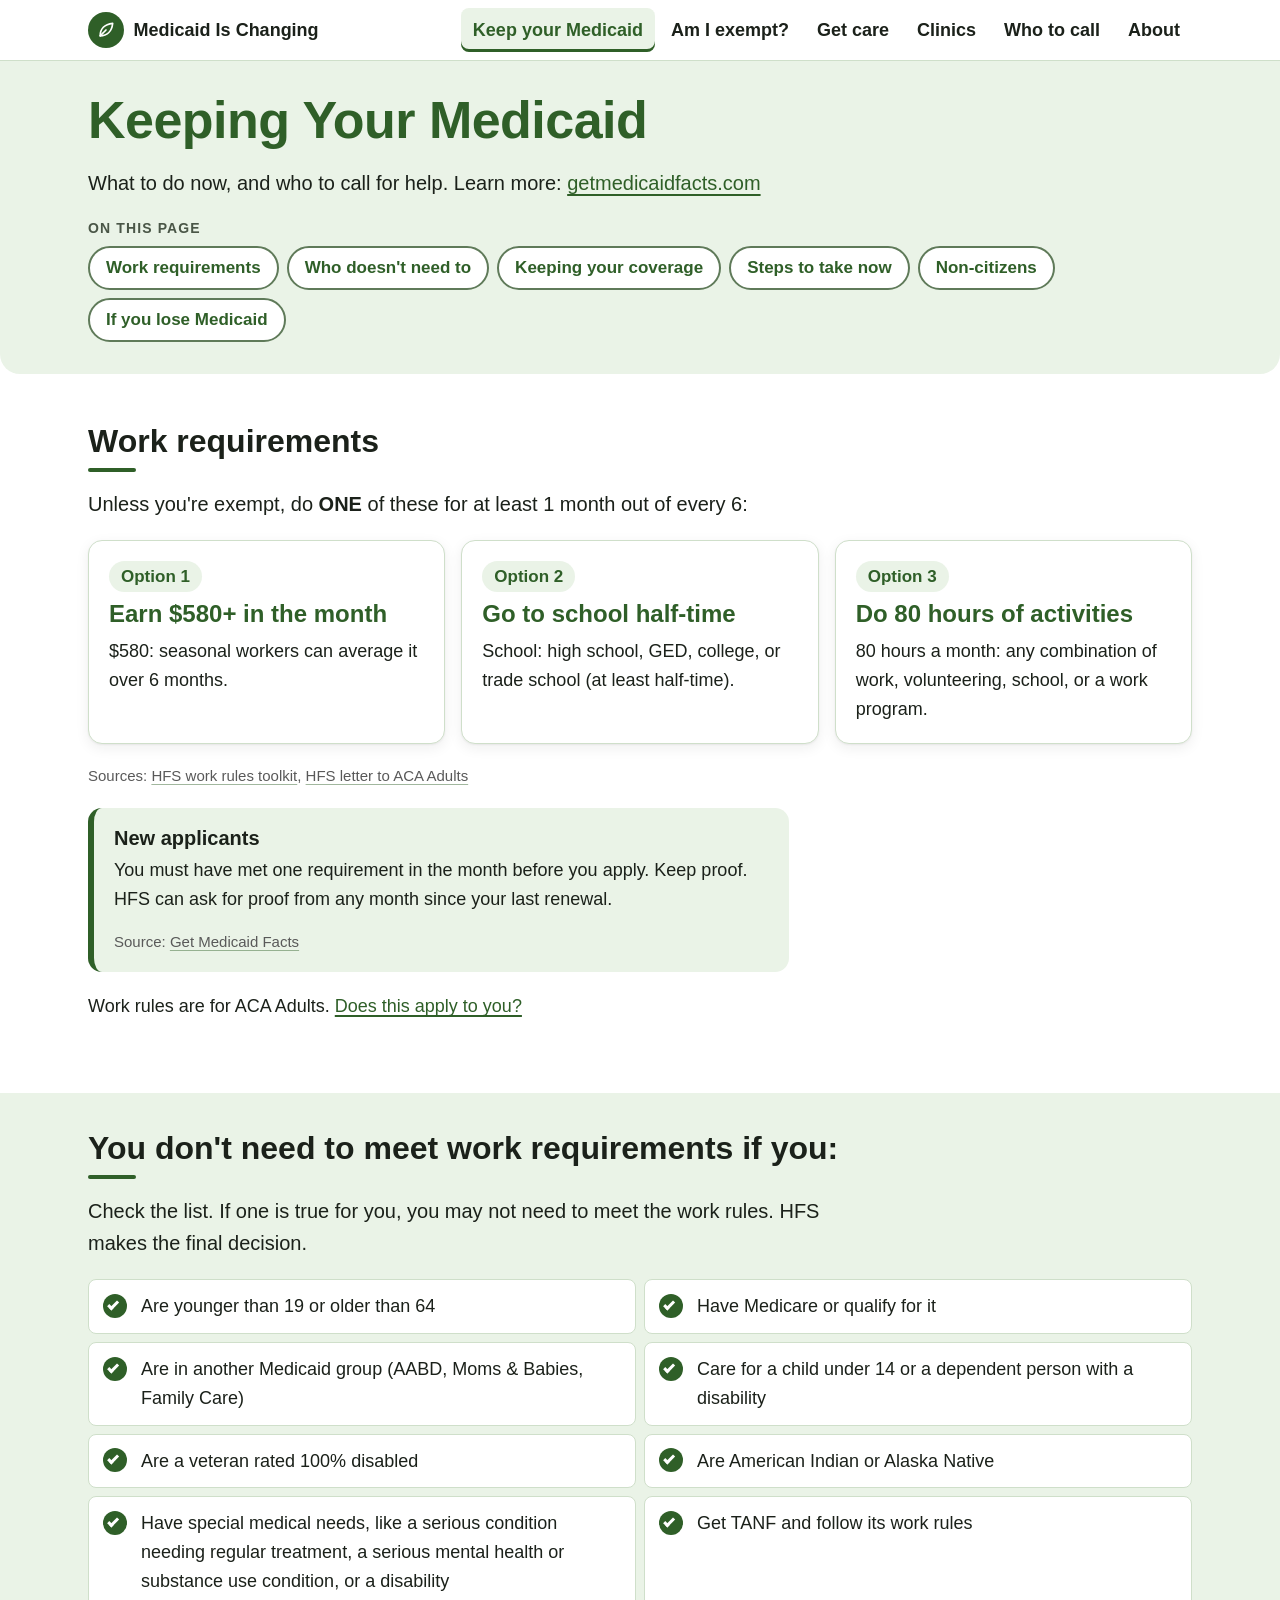
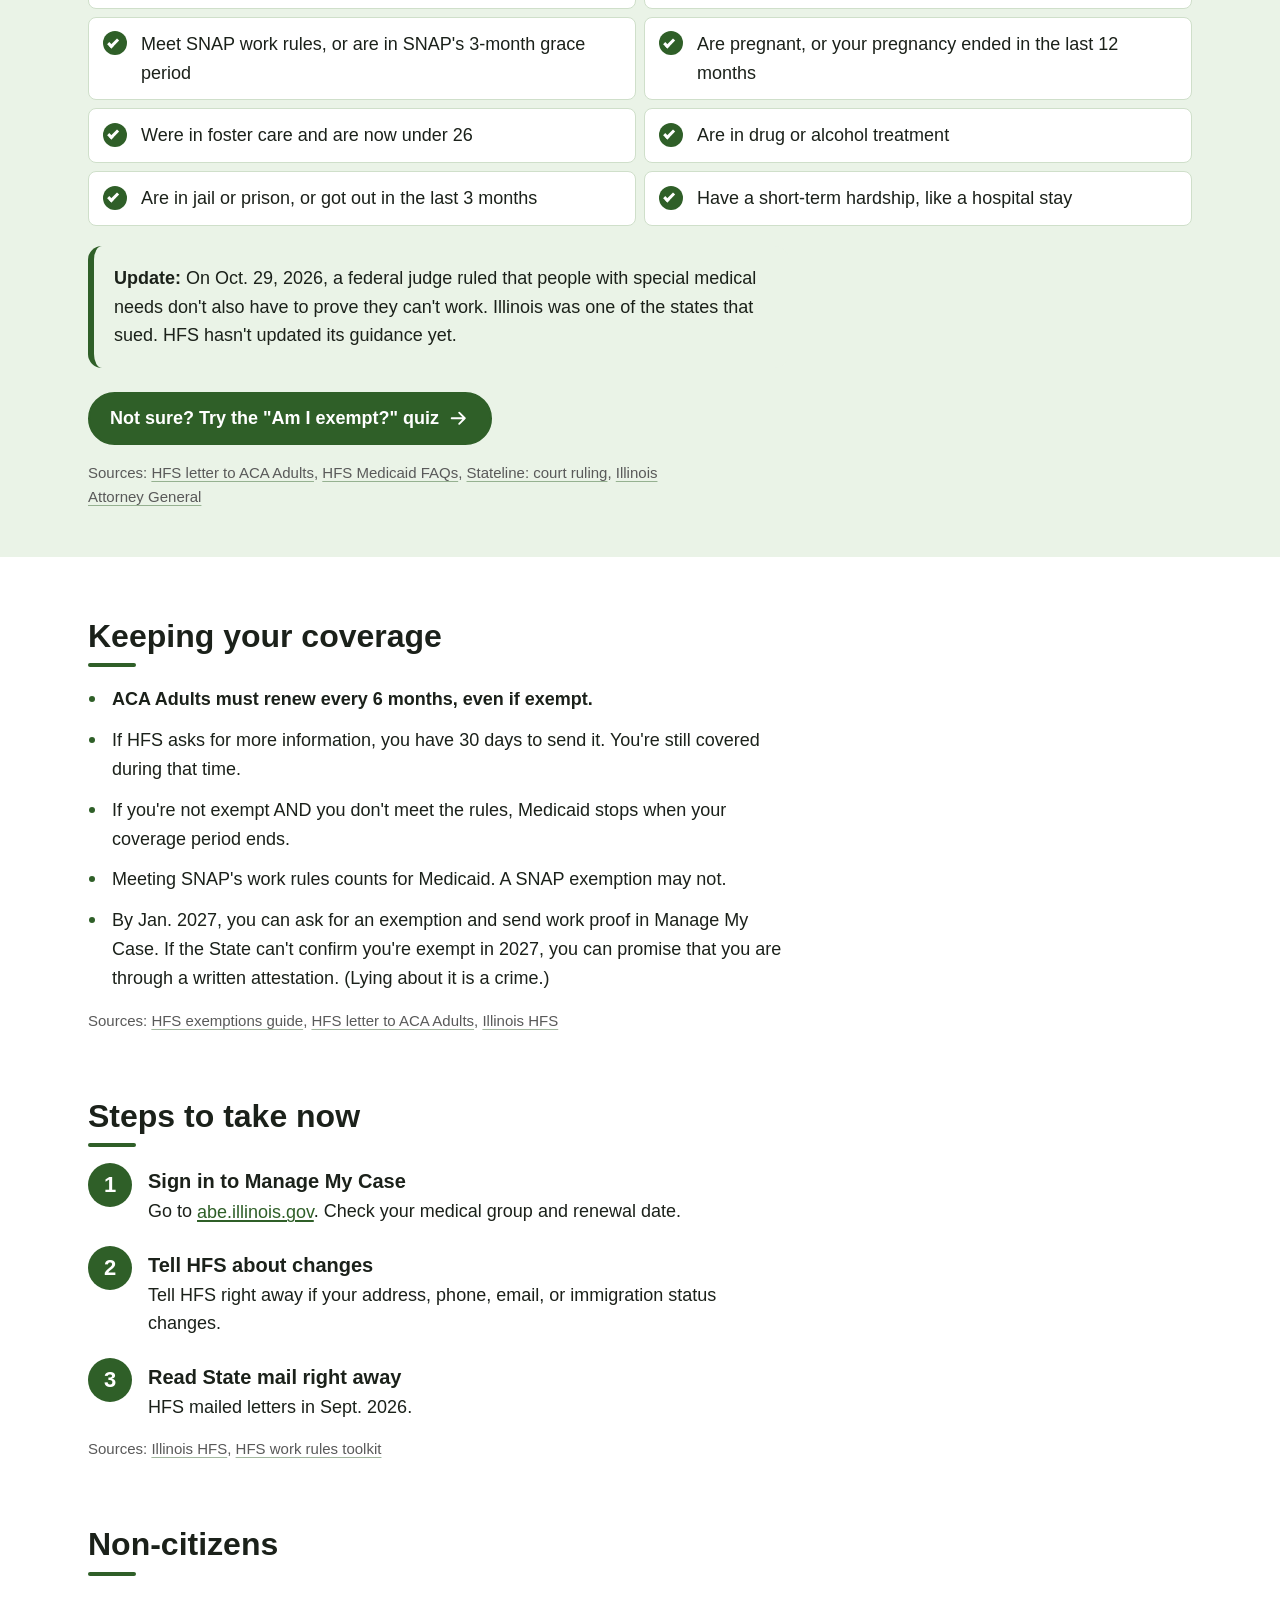
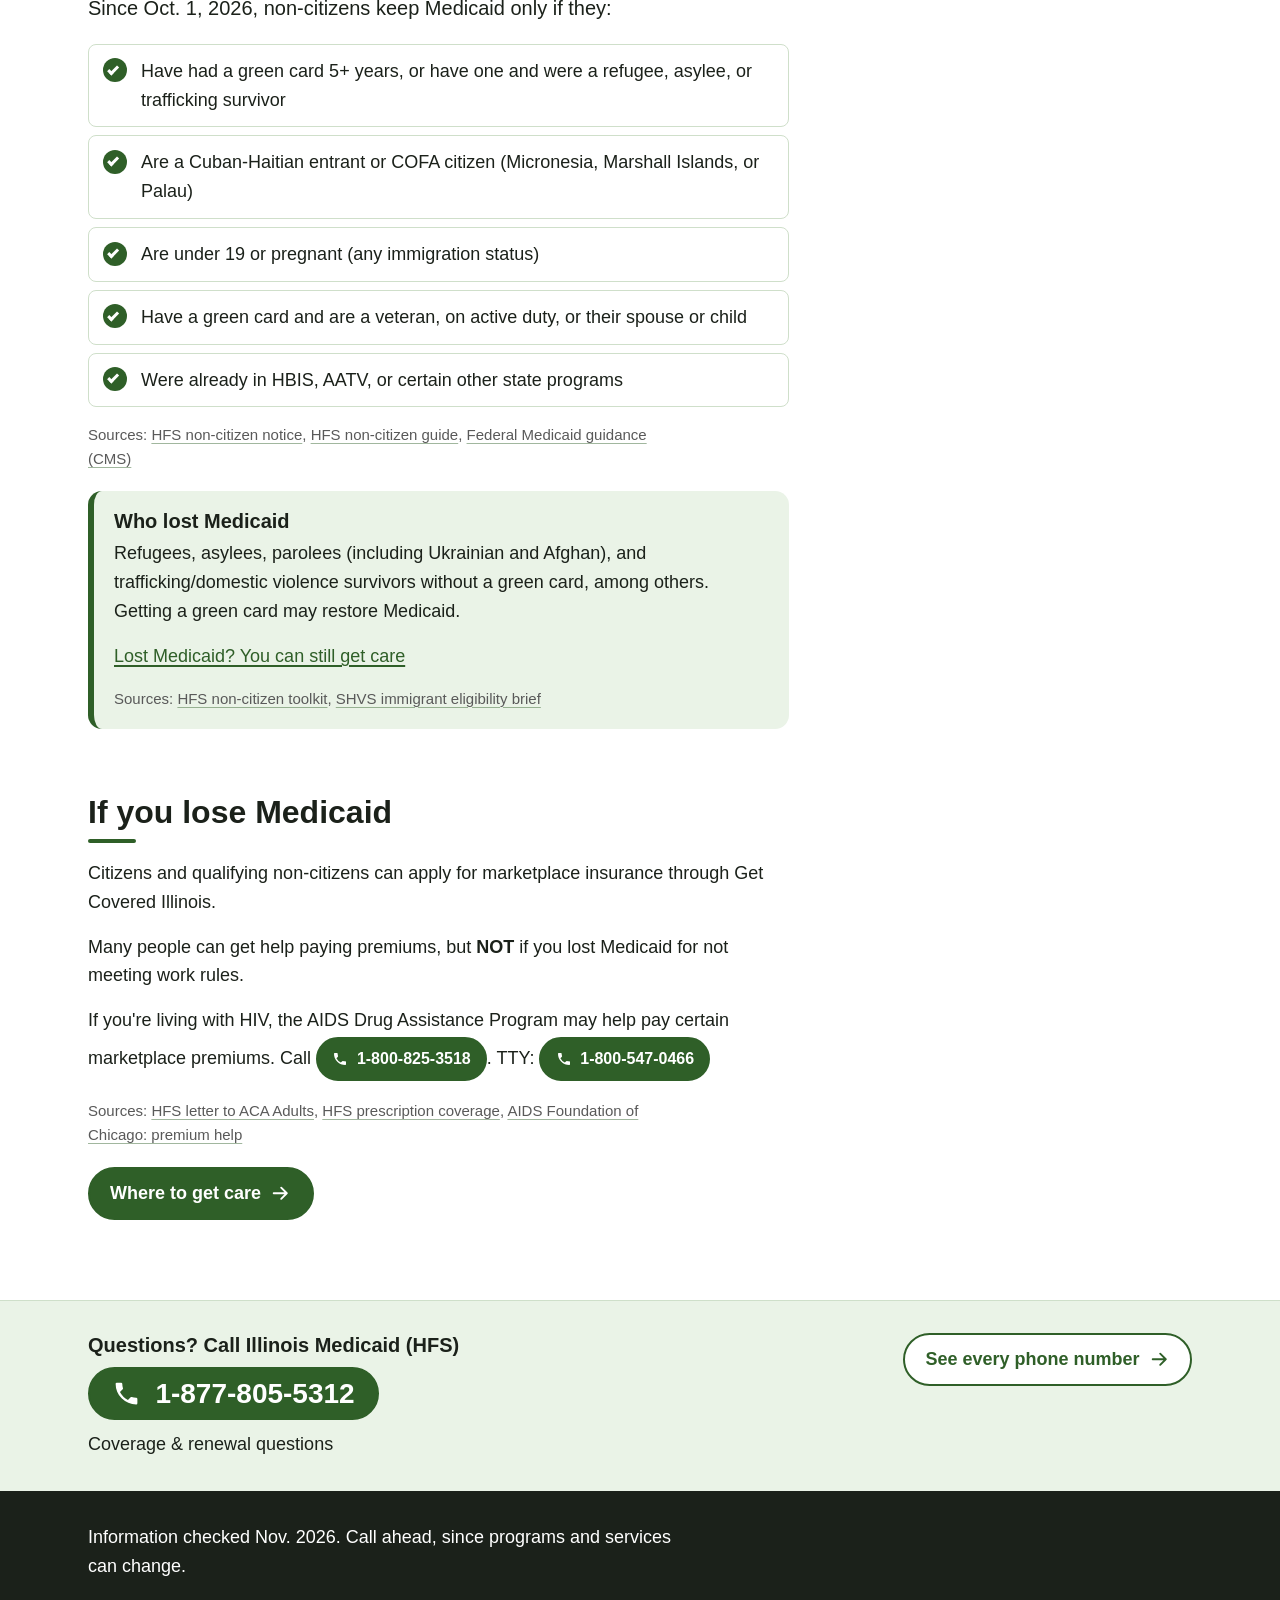
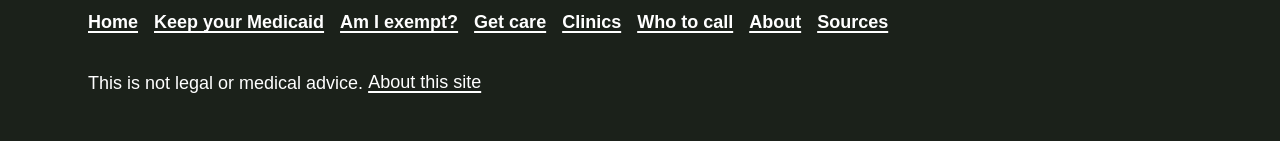
==== keep-your-medicaid.html @ c702f19d "Drop the parentheses around the ADAP TTY number so the two call pills wrap cleanly Co-Authored-By: C" ====
<!doctype html>
<html lang="en" data-theme="green">
<head>
  <meta charset="utf-8">
  <meta name="viewport" content="width=device-width, initial-scale=1">
  <title>Keep Your Medicaid | Medicaid Is Changing</title>
  <meta name="description" content="Illinois Medicaid work requirements, who is exempt, how to keep your coverage, and rules for non-citizens.">
  <link rel="preload" href="assets/fonts/atkinson-hyperlegible-latin-700-normal.woff2" as="font" type="font/woff2" crossorigin>
  <link rel="stylesheet" href="assets/css/base.css">
  <link rel="stylesheet" href="assets/css/theme-green.css" id="theme-css">
</head>
<body>
  <a class="skip-link" href="#main">Skip to main content</a>
  <header class="site-header">
    <div class="container">
      <a class="brand" href="index.html"><span class="brand-mark"><svg class="icon" viewBox="0 0 24 24" aria-hidden="true" focusable="false"><path d="M5 19c0-8 5-14 15-15-1 10-7 15-15 15z"/><path d="M5 19l7-7"/></svg></span>Medicaid Is Changing</a>
      <button type="button" class="nav-toggle" aria-expanded="true" aria-controls="site-nav" hidden>Menu</button>
      <nav class="site-nav" id="site-nav" aria-label="Main">
        <ul>
        <li><a href="keep-your-medicaid.html" aria-current="page">Keep your Medicaid</a></li>
        <li><a href="am-i-exempt.html">Am I exempt?</a></li>
        <li><a href="get-care.html">Get care</a></li>
        <li><a href="clinics.html">Clinics</a></li>
        <li><a href="who-to-call.html">Who to call</a></li>
        <li><a href="about.html">About</a></li>
        </ul>
      </nav>
    </div>
  </header>
  <main id="main">
    <!-- Page title -->
    <div class="page-head">
      <div class="container">
        <h1>Keeping Your Medicaid</h1>
        <p class="lead">What to do now, and who to call for help. Learn more: <a href="https://getmedicaidfacts.com">getmedicaidfacts.com</a></p>
      <nav class="jump-nav" aria-labelledby="jump-title">
        <h2 id="jump-title">On this page</h2>
        <ul>
          <li><a href="#work-requirements">Work requirements</a></li>
          <li><a href="#exemptions">Who doesn't need to</a></li>
          <li><a href="#keeping-coverage">Keeping your coverage</a></li>
          <li><a href="#steps">Steps to take now</a></li>
          <li><a href="#non-citizens">Non-citizens</a></li>
          <li><a href="#if-you-lose">If you lose Medicaid</a></li>
        </ul>
      </nav>
      </div>
    </div>

    <!-- Section: Work requirements -->
    <section class="section" id="work-requirements" aria-labelledby="work-title">
      <div class="container">
        <div class="section-head">
          <h2 id="work-title">Work requirements</h2>
          <p class="lead">Unless you're exempt, do <strong>ONE</strong> of these for at least 1 month out of every 6:</p>
        </div>
        <ul class="choice-grid">
          <li class="card choice"><span class="choice-label">Option 1</span><h3 class="choice-big">Earn $580+ in the month</h3><p class="card-text">$580: seasonal workers can average it over 6 months.</p></li>
          <li class="card choice"><span class="choice-label">Option 2</span><h3 class="choice-big">Go to school half-time</h3><p class="card-text">School: high school, GED, college, or trade school (at least half-time).</p></li>
          <li class="card choice"><span class="choice-label">Option 3</span><h3 class="choice-big">Do 80 hours of activities</h3><p class="card-text">80 hours a month: any combination of work, volunteering, school, or a work program.</p></li>
        </ul>
        <p class="source-note">Sources: <a href="https://hfs.illinois.gov/content/dam/soi/en/web/hfs/info/fedresctr/englishhr1phase2toolkit.pdf" target="_blank" rel="noopener">HFS work rules toolkit</a>, <a href="https://hfs.illinois.gov/content/dam/soi/en/web/hfs/medicalclients/medicaidguide/ACAAdultCustomerNotice083126ToPrint.pdf" target="_blank" rel="noopener">HFS letter to ACA Adults</a></p>
        <div class="callout">
          <h3>New applicants</h3>
          <p>You must have met one requirement in the month before you apply. Keep proof. HFS can ask for proof from any month since your last renewal.</p>
          <p class="source-note">Source: <a href="https://getmedicaidfacts.com/" target="_blank" rel="noopener">Get Medicaid Facts</a></p>
        </div>
        <p class="prose" style="margin-top:1.25rem">Work rules are for ACA Adults. <a href="index.html#apply">Does this apply to you?</a></p>
      </div>
    </section>

    <!-- Section: Exemptions -->
    <section class="section-alt" id="exemptions" aria-labelledby="exempt-title">
      <div class="container">
        <div class="section-head">
          <h2 id="exempt-title">You don't need to meet work requirements if you:</h2>
          <p class="lead">Check the list. If one is true for you, you may not need to meet the work rules. HFS makes the final decision.</p>
        </div>
        <ul class="checklist two-col">
          <li>Are younger than 19 or older than 64</li>
          <li>Have Medicare or qualify for it</li>
          <li>Are in another Medicaid group (AABD, Moms &amp; Babies, Family Care)</li>
          <li>Care for a child under 14 or a dependent person with a disability</li>
          <li>Are a veteran rated 100% disabled</li>
          <li>Are American Indian or Alaska Native</li>
          <li>Have special medical needs, like a serious condition needing regular treatment, a serious mental health or substance use condition, or a disability</li>
          <li>Get TANF and follow its work rules</li>
          <li>Meet SNAP work rules, or are in SNAP's 3-month grace period</li>
          <li>Are pregnant, or your pregnancy ended in the last 12 months</li>
          <li>Were in foster care and are now under 26</li>
          <li>Are in drug or alcohol treatment</li>
          <li>Are in jail or prison, or got out in the last 3 months</li>
          <li>Have a short-term hardship, like a hospital stay</li>
        </ul>
        <div class="callout">
          <p><strong>Update:</strong> On Oct. 29, 2026, a federal judge ruled that people with special medical needs don't also have to prove they can't work. Illinois was one of the states that sued. HFS hasn't updated its guidance yet.</p>
        </div>
        <p class="quiz-link"><a class="btn btn-primary" href="am-i-exempt.html">Not sure? Try the "Am I exempt?" quiz<svg class="icon" viewBox="0 0 24 24" aria-hidden="true" focusable="false"><path d="M5 12h14M13 6l6 6-6 6"/></svg></a></p>
        <p class="source-note">Sources: <a href="https://hfs.illinois.gov/content/dam/soi/en/web/hfs/medicalclients/medicaidguide/ACAAdultCustomerNotice083126ToPrint.pdf" target="_blank" rel="noopener">HFS letter to ACA Adults</a>, <a href="https://hfs.illinois.gov/info/fedresctr/faqshowwillfedchimpactmedicaid.html" target="_blank" rel="noopener">HFS Medicaid FAQs</a>, <a href="https://stateline.org/?p=18999" target="_blank" rel="noopener">Stateline: court ruling</a>, <a href="https://www.illinoisattorneygeneral.gov/news/story/attorney-general-raoul-sues-trump-administration-over-unlawful-implementation-of-medicaid-work-requirements" target="_blank" rel="noopener">Illinois Attorney General</a></p>
      </div>
    </section>

    <!-- Section: Keeping your coverage -->
    <section class="section" id="keeping-coverage" aria-labelledby="coverage-title">
      <div class="container">
        <h2 id="coverage-title">Keeping your coverage</h2>
        <ul class="bullets">
          <li><strong>ACA Adults must renew every 6 months, even if exempt.</strong></li>
          <li>If HFS asks for more information, you have 30 days to send it. You're still covered during that time.</li>
          <li>If you're not exempt AND you don't meet the rules, Medicaid stops when your coverage period ends.</li>
          <li>Meeting SNAP's work rules counts for Medicaid. A SNAP exemption may not.</li>
          <li>By Jan. 2027, you can ask for an exemption and send work proof in Manage My Case. If the State can't confirm you're exempt in 2027, you can promise that you are through a written attestation. (Lying about it is a crime.)</li>
        </ul>
        <p class="source-note">Sources: <a href="https://hfs.illinois.gov/content/dam/soi/en/web/hfs/info/fedresctr/hr1mod4exempteng.pdf" target="_blank" rel="noopener">HFS exemptions guide</a>, <a href="https://hfs.illinois.gov/content/dam/soi/en/web/hfs/medicalclients/medicaidguide/ACAAdultCustomerNotice083126ToPrint.pdf" target="_blank" rel="noopener">HFS letter to ACA Adults</a>, <a href="https://hfs.illinois.gov/medicalclients/medicaidguide/changes.html" target="_blank" rel="noopener">Illinois HFS</a></p>
      </div>
    </section>

    <!-- Section: Steps to take now -->
    <section class="section" id="steps" aria-labelledby="steps-title">
      <div class="container">
        <h2 id="steps-title">Steps to take now</h2>
        <ol class="steps">
          <li><h3>Sign in to Manage My Case</h3><p>Go to <a href="https://abe.illinois.gov">abe.illinois.gov</a>. Check your medical group and renewal date.</p></li>
          <li><h3>Tell HFS about changes</h3><p>Tell HFS right away if your address, phone, email, or immigration status changes.</p></li>
          <li><h3>Read State mail right away</h3><p>HFS mailed letters in Sept. 2026.</p></li>
        </ol>
        <p class="source-note">Sources: <a href="https://hfs.illinois.gov/medicalclients/medicaidguide/changes.html" target="_blank" rel="noopener">Illinois HFS</a>, <a href="https://hfs.illinois.gov/content/dam/soi/en/web/hfs/info/fedresctr/englishhr1phase2toolkit.pdf" target="_blank" rel="noopener">HFS work rules toolkit</a></p>
      </div>
    </section>

    <!-- Section: Non-citizens -->
    <section class="section" id="non-citizens" aria-labelledby="noncit-title">
      <div class="container">
        <div class="section-head">
          <h2 id="noncit-title">Non-citizens</h2>
          <p class="lead">Since Oct. 1, 2026, non-citizens keep Medicaid only if they:</p>
        </div>
        <ul class="checklist">
          <li>Have had a green card 5+ years, or have one and were a refugee, asylee, or trafficking survivor</li>
          <li>Are a Cuban-Haitian entrant or COFA citizen (Micronesia, Marshall Islands, or Palau)</li>
          <li>Are under 19 or pregnant (any immigration status)</li>
          <li>Have a green card and are a veteran, on active duty, or their spouse or child</li>
          <li>Were already in HBIS, AATV, or certain other state programs</li>
        </ul>
        <p class="source-note">Sources: <a href="https://hfs.illinois.gov/content/dam/soi/en/web/hfs/medicalclients/hbia_hbis/cn06262026hirmcnee.pdf" target="_blank" rel="noopener">HFS non-citizen notice</a>, <a href="https://hfs.illinois.gov/content/dam/soi/en/web/hfs/info/fedresctr/hr1mod2englishsd.pdf" target="_blank" rel="noopener">HFS non-citizen guide</a>, <a href="https://www.medicaid.gov/federal-policy-guidance/downloads/sho26001.pdf" target="_blank" rel="noopener">Federal Medicaid guidance (CMS)</a></p>
        <div class="callout">
          <h3>Who lost Medicaid</h3>
          <p>Refugees, asylees, parolees (including Ukrainian and Afghan), and trafficking/domestic violence survivors without a green card, among others. Getting a green card may restore Medicaid.</p>
          <p><a href="get-care.html">Lost Medicaid? You can still get care</a></p>
          <p class="source-note">Sources: <a href="https://hfs.illinois.gov/content/dam/soi/en/web/hfs/info/fedresctr/hr1noncitizentkenglish.pdf" target="_blank" rel="noopener">HFS non-citizen toolkit</a>, <a href="https://shvs.org/?p=1564" target="_blank" rel="noopener">SHVS immigrant eligibility brief</a></p>
        </div>
      </div>
    </section>

    <!-- Section: If you lose Medicaid -->
    <section class="section" id="if-you-lose" aria-labelledby="lose-title">
      <div class="container">
        <h2 id="lose-title">If you lose Medicaid</h2>
        <div class="prose">
          <p>Citizens and qualifying non-citizens can apply for marketplace insurance through Get Covered Illinois.</p>
          <p>Many people can get help paying premiums, but <strong>NOT</strong> if you lost Medicaid for not meeting work rules.</p>
          <p>If you're living with HIV, the AIDS Drug Assistance Program may help pay certain marketplace premiums. Call <a class="tel" href="tel:+18008253518">1-800-825-3518</a>. TTY: <a class="tel" href="tel:+18005470466">1-800-547-0466</a></p>
        </div>
        <p class="source-note">Sources: <a href="https://hfs.illinois.gov/content/dam/soi/en/web/hfs/medicalclients/medicaidguide/ACAAdultCustomerNotice083126ToPrint.pdf" target="_blank" rel="noopener">HFS letter to ACA Adults</a>, <a href="https://hfs.illinois.gov/medicalclients/health/prescriptions.html" target="_blank" rel="noopener">HFS prescription coverage</a>, <a href="https://www.aidschicago.org/?p=833" target="_blank" rel="noopener">AIDS Foundation of Chicago: premium help</a></p>
        <p style="margin-top:1.25rem"><a class="btn btn-primary" href="get-care.html">Where to get care<svg class="icon" viewBox="0 0 24 24" aria-hidden="true" focusable="false"><path d="M5 12h14M13 6l6 6-6 6"/></svg></a></p>
      </div>
    </section>

    <!-- Section: Who to call strip -->
    <section class="phone-strip" id="call-hfs" aria-labelledby="call-hfs-title">
      <div class="container">
        <div>
          <h2 id="call-hfs-title">Questions? Call Illinois Medicaid (HFS)</h2>
          <p><a class="tel" href="tel:+18778055312">1-877-805-5312</a></p>
          <p>Coverage &amp; renewal questions</p>
        </div>
        <a class="btn" href="who-to-call.html">See every phone number<svg class="icon" viewBox="0 0 24 24" aria-hidden="true" focusable="false"><path d="M5 12h14M13 6l6 6-6 6"/></svg></a>
      </div>
    </section>
  </main>
  <footer class="site-footer">
    <div class="container">
      <p class="footer-note">Information checked Nov. 2026. Call ahead, since programs and services can change.</p>
      <ul class="footer-links" aria-label="Footer">
        <li><a href="index.html">Home</a></li>
        <li><a href="keep-your-medicaid.html">Keep your Medicaid</a></li>
        <li><a href="am-i-exempt.html">Am I exempt?</a></li>
        <li><a href="get-care.html">Get care</a></li>
        <li><a href="clinics.html">Clinics</a></li>
        <li><a href="who-to-call.html">Who to call</a></li>
        <li><a href="about.html">About</a></li>
        <li><a href="about.html#sources">Sources</a></li>
      </ul>
      <p class="footer-note">This is not legal or medical advice. <a href="about.html">About this site</a></p>
    </div>
  </footer>
  <script src="config.js"></script>
  <script src="assets/js/site.js"></script>
  <script src="assets/js/visitor-count.js" defer></script>
</body>
</html>
---- assets/css/base.css ----
/* =========================================================================
   base.css — structure, layout, components, accessibility, print.
   Colors, fonts, radii, shadows and spacing come ONLY from custom properties
   defined on :root in a theme file (theme-green.css, theme-civic.css, ...).

   CLASS INVENTORY (copy existing markup to add more; no new CSS needed)
   Layout
     .skip-link        "Skip to main content", first focusable element
     .container        centered max-width wrapper with side gutters
     .site-header      top bar;  .brand  site name link;  .brand-mark  logo circle
     .nav-toggle       "Menu" disclosure button (aria-expanded, shown by site.js)
     .site-nav         list of page links; [aria-current="page"] marks current
     .site-footer      footer;  .footer-note  "Information checked" line
     .section          a self-contained content <section id="..."> with <h2>
     .section-alt      mint/alt background variant of .section
     .section-head     optional wrapper for h2 + .lead
     .page-head        inner-page title band (h1 + .lead)
     .lead             short plain-language intro sentence
     .prose            text block limited to ~70ch
     .jump-nav         "On this page" pill links to section ids
   Components
     .hero             home page title band;  .hero-sub  one-line subtitle
     .topic-grid       the big topic buttons;  .topic-btn  one button (same link-card look as .card-link)
                       .topic-icon / .topic-label / .topic-hint  its parts
     .card-grid        responsive grid of cards
     .card             rounded panel;  .card-link  whole card is a link: green circle icon, title, CSS arrow
                       .card-title / .card-text  its parts;  .card-plain  no shadow
     .choice-grid      "do ONE of these" parallel cards;  .choice  one card
                       .choice-or  the "or" divider between choices
     .steps            <ol> with numbers in solid circles
     .checklist        <ul> with check icons (exemptions, "keep Medicaid if")
     .bullets          plain <ul> with primary-colored bullets
     .date-list        key dates;  .date  the date label
     .callout          highlighted note box;  .callout-strong  primary-filled
     .path             "Manage My Case" click-path breadcrumb
     .phone-strip      full-width band with the main phone number
     .phone-list       who-to-call list;  .phone-item  one entry
                       .phone-name / .phone-for / .phone-meta / .phone-num
     .tel              a tel: link: always a green pill call button (small inline, medium in rows, big in .tel-big)
     .clinic-list      list of clinic cards;  .clinic  one card
                       .clinic-name / .clinic-addr / .clinic-actions
     .btn              button-like link;  .btn-primary  filled;  .btn-ghost  outline
     .icon             inline SVG icon (always aria-hidden with a text label)
     .tag              small label chip
     .source-note      small "Source: ..." line at the end of a section or card
     .source-list      the grouped list of sources on about.html;  .source-for  what it backs up
     .visually-hidden  hidden visually, read by screen readers
   Visitor prompt (markup injected by visitor-count.js)
     .vp  .vp-card  .vp-btn  .vp-skip
   ========================================================================= */

/* ---------- Spacing scale + accent defaults ----------
   One 8px-based scale. Themes may override any of these on :root.
   Accent ("call" / "urgent") fallbacks keep the civic and warm preview themes working. */
:root {
  --space-1: 0.5rem;   /*  8px */
  --space-2: 1rem;     /* 16px */
  --space-3: 1.5rem;   /* 24px */
  --space-4: 2rem;     /* 32px */
  --space-5: 2.5rem;   /* 40px */
  --space-6: 3rem;     /* 48px */
  --content-max: 760px;
}

/* ---------- Reset / base ---------- */
*, *::before, *::after { box-sizing: border-box; }
html { font-size: 100%; -webkit-text-size-adjust: 100%; text-size-adjust: 100%; scroll-padding-top: 1rem; }
body {
  margin: 0;
  background: var(--color-bg);
  color: var(--color-text);
  font-family: var(--font-body);
  font-size: var(--text-base);
  line-height: 1.6;
  overflow-wrap: break-word;
}
[hidden] { display: none !important; }
img, svg { max-width: 100%; }
h1, h2, h3 {
  font-family: var(--font-display);
  font-weight: var(--weight-display, 700);
  line-height: 1.2;
  margin: 0 0 calc(var(--space-unit) * 2);
  color: var(--color-text);
}
h1 { font-size: var(--text-h1, 2.25rem); letter-spacing: -0.01em; }
h2 { font-size: var(--text-h2, 1.75rem); }
h3 { font-size: var(--text-h3, 1.25rem); }
p, ul, ol { margin: 0 0 calc(var(--space-unit) * 2); }
p:last-child, ul:last-child, ol:last-child { margin-bottom: 0; }
strong { font-weight: 700; }

a { color: var(--color-link); text-decoration-thickness: 2px; text-underline-offset: 0.18em; }
a:hover { text-decoration-thickness: 3px; }

/* Focus: 3px high-contrast ring with offset on every interactive element */
:focus { outline: none; }
:focus-visible {
  outline: 3px solid var(--color-focus);
  outline-offset: 3px;
  border-radius: 4px;
}
/* On primary-colored areas the ring flips to the inverse color */
.callout-strong, .site-footer { --color-focus: var(--color-focus-inverse, #fff); }

.visually-hidden {
  position: absolute !important; width: 1px; height: 1px; padding: 0; margin: -1px;
  overflow: hidden; clip: rect(0 0 0 0); white-space: nowrap; border: 0;
}

.skip-link {
  position: absolute; left: 0.75rem; top: -10rem; z-index: 1000;
  background: var(--color-primary); color: var(--color-primary-contrast);
  padding: 0.75rem 1.25rem; border-radius: var(--radius-sm);
  font-weight: 700; text-decoration: none; min-height: 44px;
}
.skip-link:focus { top: 0.75rem; outline: 3px solid var(--color-focus); outline-offset: 3px; }

.icon { width: 1.25em; height: 1.25em; flex: none; vertical-align: -0.2em; fill: none; stroke: currentColor; stroke-width: 2; stroke-linecap: round; stroke-linejoin: round; }

/* ---------- Layout ---------- */
.container { width: 100%; max-width: 72rem; margin: 0 auto; padding: 0 1rem; }
@media (min-width: 600px) { .container { padding: 0 1.5rem; } }
.prose, .lead { max-width: 70ch; }
.lead { font-size: var(--text-lg, 1.25rem); color: var(--color-text); }

/* ---------- Header + nav ---------- */
.site-header { background: var(--color-surface); border-bottom: 1px solid var(--color-border); position: relative; z-index: 10; }
.site-header .container { display: flex; flex-wrap: wrap; align-items: center; justify-content: space-between; gap: 0.5rem 1rem; padding-top: 0.5rem; padding-bottom: 0.5rem; }
.brand {
  display: inline-flex; align-items: center; gap: 0.6rem; min-height: 44px;
  font-family: var(--font-display); font-weight: 700; font-size: 1.125rem;
  color: var(--color-text); text-decoration: none;
}
.brand-mark {
  display: inline-grid; place-items: center; width: 2.25rem; height: 2.25rem; border-radius: 50%;
  background: var(--color-primary); color: var(--color-primary-contrast); flex: none;
}
.brand-mark .icon { width: 1.25rem; height: 1.25rem; }
.nav-toggle {
  display: inline-flex; align-items: center; gap: 0.5rem; min-height: 44px; min-width: 44px;
  padding: 0.5rem 1rem; font: inherit; font-weight: 700; font-size: 1.0625rem;
  color: var(--color-primary); background: var(--color-surface);
  border: 2px solid var(--color-primary); border-radius: var(--radius-pill, 999px); cursor: pointer;
}
.nav-toggle[aria-expanded="true"] { background: var(--color-primary); color: var(--color-primary-contrast); }
.site-nav { width: 100%; }
.site-nav ul { list-style: none; margin: 0; padding: 0.25rem 0 0.5rem; display: flex; flex-direction: column; gap: 0.25rem; }
.site-nav a {
  display: flex; align-items: center; min-height: 48px; padding: 0.5rem 0.875rem;
  border-radius: var(--radius-sm); font-weight: 600; color: var(--color-text); text-decoration: none;
}
.site-nav a:hover { background: var(--color-surface-alt); }
.site-nav a[aria-current="page"] { background: var(--color-surface-alt); color: var(--color-primary); box-shadow: inset 4px 0 0 var(--color-primary); }
.js .site-nav.is-collapsed { display: none; }

@media (min-width: 900px) {
  .site-header .container { flex-wrap: nowrap; }
  .nav-toggle { display: none !important; }
  .js .site-nav.is-collapsed, .site-nav { display: block; width: auto; }
  .site-nav ul { flex-direction: row; padding: 0; gap: 0.25rem; }
  .site-nav a { min-height: 44px; padding: 0.5rem 0.75rem; }
  .site-nav a[aria-current="page"] { box-shadow: inset 0 -3px 0 var(--color-primary); }
}

/* ---------- Hero (home) ---------- */
.hero { padding: 2rem 0 2.25rem; }
.hero-sub { font-size: var(--text-lg, 1.25rem); max-width: 34ch; margin-bottom: 0.75rem; }
.hero-note { color: var(--color-text-muted); max-width: 46ch; }
.topic-grid { list-style: none; padding: 0; margin: 1.5rem 0 0; display: grid; gap: 0.875rem; }
/* Surface, icon, title, arrow and hover are shared with .card-link (see Cards) */
.topic-btn { min-height: 4.5rem; padding: 1rem 1.125rem; }
.topic-text { display: flex; flex-direction: column; flex: 1; }
.topic-label { font-size: 1.3125rem; line-height: 1.25; }
.topic-hint { font-size: var(--text-sm, 1.0625rem); color: var(--color-text-muted); line-height: 1.4; margin-top: 0.15rem; }
.topic-btn > .icon { display: none; } /* the inline arrow; the shared ::after arrow replaces it */

/* ---------- Inner page head ---------- */
.page-head { padding: 1.75rem 0 2rem; }
.page-head .lead { margin-bottom: 0; }
.jump-nav { margin-top: 1.25rem; }
/* Small uppercase label, not a 17px heading */
.jump-nav h2 {
  font-family: var(--font-body); font-size: 0.875rem; font-weight: 700; line-height: 1.3;
  text-transform: uppercase; letter-spacing: 0.08em;
  margin: 0 0 var(--space-1); color: var(--color-text-muted);
}
.jump-nav ul { list-style: none; margin: 0; padding: 0; display: flex; flex-wrap: wrap; gap: var(--space-1); }
.jump-nav a {
  display: inline-flex; align-items: center; min-height: 44px; padding: 0.4rem 1rem;
  border-radius: var(--radius-pill, 999px); background: var(--color-surface);
  border: 2px solid var(--color-border-strong, var(--color-primary));
  color: var(--color-primary); font-weight: 600; text-decoration: none; font-size: var(--text-sm, 1.0625rem);
}
.jump-nav a:hover { border-color: var(--color-primary); background: var(--color-surface-alt); }
/* Phones: tidy 2-column grid of equal-height chips; an odd last chip spans both columns (no orphan) */
@media (max-width: 599.98px) {
  .jump-nav ul { display: grid; grid-template-columns: repeat(2, minmax(0, 1fr)); }
  .jump-nav li { display: flex; }
  .jump-nav li:last-child:nth-child(odd) { grid-column: 1 / -1; }
  .jump-nav a {
    flex: 1; justify-content: center; text-align: center; line-height: 1.3;
    padding: 0.5rem 0.625rem; border-radius: var(--radius-md, 14px);
  }
}

/* ---------- Sections ---------- */
.section { padding: 2.25rem 0; }
.section + .section { padding-top: 0.75rem; }
.section-alt { background: var(--color-surface-alt); padding: 2.25rem 0; margin: 1.5rem 0; }
.section + .section-alt, .section-alt + .section { padding-top: 2.25rem; }
.section .container > h3 { margin-top: 1.5rem; }
.section-head { margin-bottom: 1.25rem; }
.section-head .lead { margin-top: 0.25rem; }
@media (min-width: 900px) { .section, .section-alt { padding: 3rem 0; } .section + .section { padding-top: 1rem; } }

/* ---------- Cards ---------- */
.card-grid { list-style: none; padding: 0; margin: 0; display: grid; gap: 1rem; }
@media (min-width: 600px) { .card-grid { grid-template-columns: repeat(2, 1fr); } }
.card {
  background: var(--color-surface); border: 1px solid var(--color-border);
  border-radius: var(--radius-md); box-shadow: var(--shadow-card); padding: 1.25rem;
}
.card-plain { box-shadow: none; }
.card-title { font-size: var(--text-h3, 1.25rem); margin: 0 0 0.375rem; }
.card-text { color: var(--color-text-muted); margin: 0; }
/* Link cards: one look for the hero .topic-btn and the .card-link grid.
   White card, green circle icon, green title (underlined on hover/focus), green arrow at the right. */
.card-link, .topic-btn {
  display: flex; align-items: center; gap: 1rem; min-height: 44px;
  background: var(--color-surface); border: 1px solid var(--color-border);
  border-radius: var(--radius-md); box-shadow: var(--shadow-card);
  color: var(--color-text); text-decoration: none;
  transition: box-shadow 0.15s ease, border-color 0.15s ease, transform 0.15s ease;
}
.card-link { height: 100%; }
.card-link:hover, .topic-btn:hover {
  border-color: var(--color-primary); box-shadow: var(--shadow-card-hover, var(--shadow-card)); transform: translateY(-1px);
}
.card-link .card-icon, .topic-btn .topic-icon {
  display: inline-grid; place-items: center; width: 3rem; height: 3rem; flex: none;
  border-radius: 50%; background: var(--color-primary); color: var(--color-primary-contrast);
}
.card-link .card-icon .icon, .topic-btn .topic-icon .icon { width: 1.5rem; height: 1.5rem; }
.card-link .card-title, .topic-btn .topic-label {
  font-family: var(--font-display); font-weight: 700; color: var(--color-primary);
  text-decoration: none; text-decoration-thickness: 2px; text-underline-offset: 0.18em;
}
.card-link:hover .card-title, .card-link:focus-visible .card-title,
.topic-btn:hover .topic-label, .topic-btn:focus-visible .topic-label { text-decoration-line: underline; }
.card-link::after, .topic-btn::after {
  content: ""; flex: none; width: 1.5rem; height: 1.5rem; margin-left: auto;
  color: var(--color-primary); background-color: currentColor;
  -webkit-mask: url("data:image/svg+xml,%3Csvg xmlns='http://www.w3.org/2000/svg' viewBox='0 0 24 24' fill='none' stroke='currentColor' stroke-width='2' stroke-linecap='round' stroke-linejoin='round'%3E%3Cpath d='M5 12h14M13 6l6 6-6 6'/%3E%3C/svg%3E") center / contain no-repeat;
          mask: url("data:image/svg+xml,%3Csvg xmlns='http://www.w3.org/2000/svg' viewBox='0 0 24 24' fill='none' stroke='currentColor' stroke-width='2' stroke-linecap='round' stroke-linejoin='round'%3E%3Cpath d='M5 12h14M13 6l6 6-6 6'/%3E%3C/svg%3E") center / contain no-repeat;
}

/* "Do ONE of these" parallel cards */
.choice-grid { list-style: none; padding: 0; margin: 0 0 1.25rem; display: grid; gap: 0.75rem; }
@media (min-width: 760px) { .choice-grid { grid-template-columns: repeat(3, 1fr); gap: 1rem; } }
.choice { display: flex; flex-direction: column; gap: 0.5rem; }
.choice-big { font-family: var(--font-display); font-weight: 700; font-size: 1.5rem; line-height: 1.2; color: var(--color-primary); margin: 0; }
.choice .card-text { color: var(--color-text); }
.choice-label {
  align-self: flex-start; font-size: var(--text-sm, 1.0625rem); font-weight: 700;
  color: var(--color-primary); background: var(--color-surface-alt);
  padding: 0.125rem 0.75rem; border-radius: var(--radius-pill, 999px);
}

/* ---------- Lists ---------- */
.steps { list-style: none; counter-reset: step; padding: 0; margin: 0; display: grid; gap: 1.25rem; max-width: 70ch; }
.steps > li { counter-increment: step; position: relative; padding-left: calc(var(--step-size, 2.75rem) + 1rem); min-height: var(--step-size, 2.75rem); }
.steps > li::before {
  content: counter(step);
  position: absolute; left: 0; top: 0;
  display: grid; place-items: center;
  width: var(--step-size, 2.75rem); height: var(--step-size, 2.75rem); border-radius: 50%;
  background: var(--color-primary); color: var(--color-primary-contrast);
  font-family: var(--font-display); font-weight: 700; font-size: 1.375rem; line-height: 1;
}
.steps h3, .steps .step-title { display: block; font-size: var(--text-h3, 1.25rem); font-weight: 700; margin: 0.4rem 0 0.25rem; }
.steps p { margin: 0; }

.checklist { list-style: none; padding: 0; margin: 0; display: grid; gap: 0.5rem; max-width: 70ch; }
.checklist > li {
  position: relative; padding: 0.75rem 1rem 0.75rem 3.25rem;
  background: var(--color-surface); border: 1px solid var(--color-border); border-radius: var(--radius-sm);
}
.checklist > li::before {
  content: ""; position: absolute; left: 0.875rem; top: 0.85rem;
  width: 1.5rem; height: 1.5rem; border-radius: 50%; background: var(--color-primary);
}
.checklist > li::after {
  content: ""; position: absolute; left: 1.33rem; top: 1.18rem;
  width: 0.4rem; height: 0.7rem; border: solid var(--color-primary-contrast); border-width: 0 3px 3px 0; transform: rotate(45deg);
}
@media (min-width: 900px) { .checklist.two-col { grid-template-columns: 1fr 1fr; max-width: none; } }
/* Inside a card: no boxes-inside-a-box; light tinted rows, checkmarks kept */
.card .checklist > li { border: 0; background: var(--color-surface-alt); border-radius: var(--radius-sm); }

.bullets { padding-left: 1.25rem; max-width: 70ch; }
.bullets > li { margin-bottom: 0.625rem; padding-left: 0.25rem; }
.bullets > li::marker { color: var(--color-primary); font-size: 1.1em; }

.date-list { list-style: none; padding: 0; margin: 0; display: grid; gap: 0.75rem; }
@media (min-width: 760px) { .date-list { grid-template-columns: repeat(3, 1fr); gap: 1rem; } }
.date-list > li { display: flex; flex-direction: column; gap: 0.375rem; }
.date {
  align-self: flex-start; font-family: var(--font-display); font-weight: 700; font-size: 1.25rem;
  color: var(--color-primary-contrast); background: var(--color-primary);
  padding: 0.2rem 0.85rem; border-radius: var(--radius-pill, 999px);
}

/* ---------- Callouts ---------- */
.callout {
  background: var(--color-surface-alt); border-radius: var(--radius-md);
  padding: 1.125rem 1.25rem; max-width: 70ch; margin: 1.25rem 0 0;
  border-left: 6px solid var(--color-primary);
}
.callout > :first-child { margin-top: 0; }
.callout h3 { margin-top: 0; margin-bottom: 0.375rem; }
.callout-strong { background: var(--color-primary); color: var(--color-primary-contrast); border-left-color: var(--color-accent); }
.callout-strong h2, .callout-strong h3, .callout-strong a { color: var(--color-primary-contrast); }

/* ---------- Narrow single-column layout (get-care, am-i-exempt) ----------
   The container stays the same 72rem as every other page, so the left edge of the
   content lines up with Home; only its direct children are capped at a readable ~760px
   (left-aligned, not centered). The phone strip's button still sits at the container's right. */
.layout-narrow .container > * { max-width: var(--content-max, 760px); }
.layout-narrow .page-head { padding-bottom: var(--space-4); }
.layout-narrow .section { padding: 0 0 var(--space-3); }
.layout-narrow .section + .section { padding-top: 0; }
/* Gap between the title band (or the visitor prompt) and the first card; the quiz page wraps its sections in <form class="quiz"> */
.layout-narrow .page-head + .section, .layout-narrow .page-head + .quiz > .section:first-of-type { padding-top: var(--space-4); }
/* Column-level cards and callouts (direct children of the column, or of .result-list) fill the
   capped column with roomier padding. :where() keeps specificity at 0,2,0 and skips a callout
   nested inside a card (e.g. .result-update), which keeps its own margin and padding. */
.layout-narrow .card:where(.container > *, .result-list > *),
.layout-narrow .callout:where(.container > *) {
  padding: clamp(var(--space-3), 6vw, var(--space-4)); margin: 0;
}
.layout-narrow .card > :last-child, .layout-narrow .callout > :last-child { margin-bottom: 0; }
.layout-narrow .card h2 { margin-top: 0; }
.layout-narrow .phone-strip { margin-top: var(--space-3); }

/* Emergency card: terracotta edge + warm tint + icon, so it reads first while others stay calm */
.card-urgent {
  border-left: 6px solid var(--color-urgent, #9e3a1d);
  background: var(--color-urgent-tint, #fcf1ec);
}
.card-urgent .eyebrow { color: var(--color-urgent-text, #7f2e17); background: var(--color-urgent-pill, #f7ddd2); }

.path { list-style: none; padding: 0; margin: 0.75rem 0 0; display: flex; flex-wrap: wrap; align-items: center; gap: 0.375rem; }
.path li { display: inline-flex; align-items: center; gap: 0.375rem; }
.path li span {
  background: var(--color-surface); border: 1px solid var(--color-border-strong, var(--color-border));
  border-radius: var(--radius-sm); padding: 0.125rem 0.625rem; font-weight: 600;
}
.path li + li::before { content: "\2192"; color: var(--color-primary); font-weight: 700; }

.tag {
  display: inline-block; font-size: var(--text-sm, 1.0625rem); font-weight: 700; line-height: 1.3;
  padding: 0.125rem 0.625rem; border-radius: var(--radius-pill, 999px);
  background: var(--color-surface-alt); color: var(--color-primary);
}
/* Small tinted pill label that sits above an h2 without competing with it */
.eyebrow {
  display: inline-flex; align-items: center; gap: 0.4em; width: fit-content; max-width: 100%;
  font-family: var(--font-body); font-size: 0.875rem; font-weight: 700; line-height: 1.3;
  text-transform: uppercase; letter-spacing: 0.06em;
  color: var(--color-primary); background: var(--color-surface-alt);
  padding: 0.25rem 0.75rem; border-radius: var(--radius-pill, 999px);
  margin-bottom: var(--space-1);
}
.eyebrow .icon { width: 1.1em; height: 1.1em; vertical-align: 0; }

/* ---------- Buttons + tel links ---------- */
.btn {
  display: inline-flex; align-items: center; justify-content: center; gap: 0.5rem;
  min-height: 48px; padding: 0.625rem 1.25rem; border-radius: var(--radius-pill, 999px);
  font: inherit; font-weight: 700; text-decoration: none; cursor: pointer;
  border: 2px solid var(--color-primary);
}
.btn-primary { background: var(--color-primary); color: var(--color-primary-contrast); }
.btn-primary:hover { background: var(--color-accent); border-color: var(--color-accent); color: var(--color-accent-contrast); }
.btn-ghost { background: var(--color-surface); color: var(--color-primary); }
.btn-ghost:hover { background: var(--color-surface-alt); }

/* Phone numbers: three sizes of one green pill call button with a phone icon (CSS-only, so the
   accessible name stays the number). Small = inline in a sentence; medium = who-to-call rows and
   compact lists (.phone-num, .compact-list); big = hero numbers (.tel-big, .phone-strip). All 44px+ tall. */
.tel {
  display: inline-flex; align-items: center; gap: 0.5em; vertical-align: middle;
  min-height: 44px; padding: 0.25rem 0.875rem; margin-block: 0.125rem;
  border: 2px solid var(--color-call, var(--color-primary)); border-radius: var(--radius-pill, 999px);
  background: var(--color-call, var(--color-primary)); color: var(--color-call-contrast, #fff);
  font-size: 1rem; font-weight: 700; line-height: 1.2; white-space: nowrap; text-decoration: none;
  transition: background-color 0.15s ease, border-color 0.15s ease;
}
.tel:hover { background: var(--color-call-hover, var(--color-accent)); border-color: var(--color-call-hover, var(--color-accent)); color: var(--color-call-contrast, #fff); }
.tel::before {
  content: ""; flex: none; width: 1.05em; height: 1.05em; background-color: currentColor;
  -webkit-mask: url("data:image/svg+xml,%3Csvg xmlns='http://www.w3.org/2000/svg' viewBox='0 0 24 24'%3E%3Cpath d='M6.6 10.8a15.2 15.2 0 0 0 6.6 6.6l2.2-2.2a1 1 0 0 1 1-.25 11.4 11.4 0 0 0 3.6.57 1 1 0 0 1 1 1V20a1 1 0 0 1-1 1A17 17 0 0 1 3 4a1 1 0 0 1 1-1h3.5a1 1 0 0 1 1 1c0 1.25.2 2.45.57 3.57a1 1 0 0 1-.25 1z'/%3E%3C/svg%3E") center / contain no-repeat;
          mask: url("data:image/svg+xml,%3Csvg xmlns='http://www.w3.org/2000/svg' viewBox='0 0 24 24'%3E%3Cpath d='M6.6 10.8a15.2 15.2 0 0 0 6.6 6.6l2.2-2.2a1 1 0 0 1 1-.25 11.4 11.4 0 0 0 3.6.57 1 1 0 0 1 1 1V20a1 1 0 0 1-1 1A17 17 0 0 1 3 4a1 1 0 0 1 1-1h3.5a1 1 0 0 1 1 1c0 1.25.2 2.45.57 3.57a1 1 0 0 1-.25 1z'/%3E%3C/svg%3E") center / contain no-repeat;
}
/* Medium: standalone rows */
.phone-num .tel, .compact-list .tel { font-size: inherit; padding: 0.375rem 1.125rem; }
/* Big: hero-size number */
.tel-big .tel, .phone-strip .tel { font-size: clamp(1.375rem, 1.15rem + 1.1vw, 1.75rem); padding: 0.5rem 1.375rem; }
/* On the dark green callout the button flips to white with green text */
.callout-strong .tel { background: var(--color-surface); border-color: var(--color-surface); color: var(--color-primary); }
.callout-strong .tel:hover { background: var(--color-surface-alt); border-color: var(--color-surface-alt); color: var(--color-accent); }
/* TTY: same button shape and icon, outlined, so it doesn't compete with the main number */
.phone-num .tel-tty, .phone-num .tel-tty:hover { background: var(--color-surface); color: var(--color-call, var(--color-primary)); border-color: var(--color-call, var(--color-primary)); }
.phone-num .tel-tty:hover { background: var(--color-surface-alt); color: var(--color-call-hover, var(--color-accent)); }
/* Plain links inside text: extra vertical padding so the tap area is at least ~26px without changing line spacing */
p a:not(.btn):not(.tel), li a:not(.btn):not(.tel):not(.card-link):not(.topic-btn) { padding-block: 0.2em; }

/* ---------- Phone strip (who to call band) ---------- */
/* Pale band with dark text, so the page doesn't end in three dark blocks */
.phone-strip {
  background: var(--color-surface-alt); color: var(--color-text);
  border-top: 1px solid var(--color-border); padding: var(--space-4) 0; margin-top: var(--space-4);
}
.phone-strip .container { display: flex; flex-direction: column; gap: var(--space-2); }
.phone-strip h2 { color: var(--color-text); font-size: var(--text-h3, 1.25rem); margin: 0 0 var(--space-1); }
.phone-strip p { margin: 0 0 var(--space-1); }
.phone-strip p:last-child { margin-bottom: 0; }
.phone-strip .strip-more { font-weight: 600; }
.phone-strip .btn { border-color: var(--color-primary); background: var(--color-surface); color: var(--color-primary); align-self: flex-start; }
.phone-strip .btn:hover { background: var(--color-surface-alt); border-color: var(--color-accent); color: var(--color-accent); }
@media (min-width: 900px) { .phone-strip .container { flex-direction: row; align-items: center; justify-content: space-between; } }

/* ---------- Who to call list ---------- */
.phone-list { list-style: none; padding: 0; margin: 0; display: grid; gap: 0.75rem; }
@media (min-width: 760px) { .phone-list { grid-template-columns: repeat(2, 1fr); gap: 1rem; } }
.phone-item { display: flex; flex-direction: column; gap: 0.25rem; }
.phone-name { font-size: var(--text-h3, 1.25rem); margin: 0; }
.phone-for { margin: 0; }
.phone-meta { margin: 0; color: var(--color-text-muted); font-size: var(--text-sm, 1.0625rem); }
.phone-num { margin: 0.25rem 0 0; display: flex; flex-wrap: wrap; align-items: center; gap: var(--space-1) var(--space-2); }
.phone-num > span { display: inline-flex; flex-wrap: wrap; align-items: center; gap: 0.375rem; }
.compact-list { list-style: none; padding: 0; margin: 0; border-top: 1px solid var(--color-border); max-width: 52rem; }
.compact-list li { display: flex; flex-wrap: wrap; justify-content: space-between; align-items: center; gap: 0 1rem; padding: 0.375rem 0; border-bottom: 1px solid var(--color-border); }

/* ---------- Clinics ---------- */
.clinic-list { list-style: none; padding: 0; margin: 0; display: grid; gap: 1rem; }
@media (min-width: 760px) { .clinic-list { grid-template-columns: repeat(2, 1fr); } }
@media (min-width: 1100px) { .clinic-list { grid-template-columns: repeat(3, 1fr); } }
.clinic { display: flex; flex-direction: column; gap: 0.5rem; }
.clinic-name { font-size: var(--text-h3, 1.25rem); margin: 0; }
.clinic-addr { margin: 0; font-style: normal; }
.clinic-note { margin: 0; color: var(--color-text-muted); font-size: var(--text-sm, 1.0625rem); }
.clinic-actions { display: grid; grid-template-columns: 1fr; gap: 0.5rem; margin-top: auto; padding-top: 0.75rem; }
.clinic-actions .btn { min-height: 44px; padding: 0.4rem 1rem; }
/* Clinic call buttons match the shared tap-to-call style (terracotta) */
.clinic-actions .btn-primary[href^="tel:"] { background: var(--color-call, var(--color-primary)); border-color: var(--color-call, var(--color-primary)); color: var(--color-call-contrast, #fff); }
.clinic-actions .btn-primary[href^="tel:"]:hover { background: var(--color-call-hover, var(--color-accent)); border-color: var(--color-call-hover, var(--color-accent)); }
.group-meta { display: grid; gap: 0.5rem; margin-bottom: 1.25rem; max-width: 70ch; }
.group-meta p { margin: 0; }

/* ---------- Footer ---------- */
.site-footer { background: var(--color-text); color: var(--color-bg); padding: 2rem 0 2.5rem; margin-top: 0; }
.site-footer a { color: var(--color-bg); }
.site-footer .container { display: grid; gap: 1.25rem; }
.footer-note { max-width: 60ch; margin: 0; }
.footer-links { list-style: none; padding: 0; margin: 0; display: flex; flex-wrap: wrap; gap: 0 1rem; }
.footer-links a { display: inline-flex; align-items: center; min-height: 44px; font-weight: 600; }
.footer-note a { display: inline-block; padding-block: 0.6em; }
.phone-strip + .site-footer { margin-top: 0; }

/* ---------- Visitor prompt (DOM from visitor-count.js) ---------- */
/* A quiet in-flow panel under the page title, scrolling with the page, until the visitor answers or skips.
   Inserted by visitor-count.js right after .hero / .page-head inside <main>; no fixed position, no body padding. */
.vp {
  max-width: 72rem; margin: var(--space-2) auto 0; padding: 0 1rem;
  color: var(--color-text);
}
@media (min-width: 600px) { .vp { padding: 0 1.5rem; } }
.layout-narrow .vp-card { max-width: var(--content-max, 760px); } /* same left-aligned column as the page content */
.layout-narrow .vp { margin-bottom: var(--space-4); } /* same gap as .page-head + .section above */
.vp-card {
  background: var(--color-surface); border: 1px solid var(--color-border);
  border-radius: var(--radius-md); box-shadow: var(--shadow-card); padding: var(--space-2);
  display: grid; grid-template-columns: minmax(0, 1fr) auto; align-items: center;
  column-gap: var(--space-2); row-gap: var(--space-1);
}
.vp-card h2 { grid-column: 1; grid-row: 1; font-family: var(--font-body); font-size: 1rem; font-weight: 700; line-height: 1.3; margin: 0; color: var(--color-text); }
.vp-card p { margin: 0; }
.vp-actions { grid-column: 1 / -1; grid-row: 2; display: flex; flex-wrap: wrap; gap: var(--space-1); }
.vp-btn {
  flex: 1 1 9rem; min-width: 0; display: inline-flex; align-items: center; justify-content: center; text-align: center;
  min-height: 44px; padding: 0.5rem 0.875rem;
  font: inherit; font-size: 1rem; font-weight: 700; line-height: 1.25; cursor: pointer;
  background: var(--color-surface); color: var(--color-primary);
  border: 2px solid var(--color-primary); border-radius: var(--radius-pill, 999px);
}
.vp-btn:hover { background: var(--color-primary); color: var(--color-primary-contrast); }
.vp-skip {
  grid-column: 2; grid-row: 1; justify-self: end;
  min-height: 44px; min-width: 44px; padding: 0.5rem 0.75rem; margin-right: -0.75rem;
  font: inherit; font-size: 1rem; font-weight: 600; cursor: pointer; background: transparent;
  color: var(--color-link); border: 0; text-decoration: underline; text-underline-offset: 0.18em;
}
/* Wide screens: one row, heading left, buttons middle, skip right */
@media (min-width: 900px) {
  .vp-card { grid-template-columns: auto minmax(0, 1fr) auto; }
  .vp-actions { grid-column: 2; grid-row: 1; justify-content: flex-start; }
  .vp-btn { flex: 0 1 auto; }
  .vp-skip { grid-column: 3; }
}
.vp :focus-visible { outline: 3px solid var(--color-focus); outline-offset: 3px; }
@media print { .vp { display: none !important; } }

/* ---------- Motion ---------- */
@media (prefers-reduced-motion: reduce) {
  *, *::before, *::after { animation: none !important; transition: none !important; scroll-behavior: auto !important; }
  .topic-btn:hover, .card-link:hover { transform: none; }
}

/* ---------- Print ---------- */
@media print {
  .skip-link, .nav-toggle, .site-nav, .jump-nav, .vp, .clinic-actions .map-link, .topic-btn > .icon { display: none !important; }
  body { font-size: 12pt; line-height: 1.45; background: #fff; color: #000; }
  .hero, .page-head, .section-alt, .phone-strip, .site-footer, .callout, .callout-strong { background: #fff !important; color: #000 !important; box-shadow: none !important; }
  .phone-strip *, .site-footer *, .callout-strong * { color: #000 !important; }
  .card, .topic-btn, .checklist > li { box-shadow: none !important; border: 1px solid #999 !important; break-inside: avoid; }
  .steps > li::before, .date, .checklist > li::before { -webkit-print-color-adjust: exact; print-color-adjust: exact; }
  a { color: #000 !important; }
  a[href^="http"]::after { content: " (" attr(href) ")"; font-weight: normal; font-size: 0.9em; word-break: break-all; }
  a[href^="tel:"]::after { content: ""; }
  .tel { background: #fff !important; color: #000 !important; border: 1px solid #000 !important; min-height: 0; }
  .tel::before { display: none; }
  .card-urgent { background: #fff !important; border-left: 6px solid #000 !important; }
  .section, .section-alt { padding: 0.75rem 0; margin: 0; }
  h2, h3 { break-after: avoid; }
}

/* ---------- Small additions ---------- */
.card-link .card-title, .card-link .card-text { display: block; }
.clinic-addr + .clinic-note { margin-top: -0.125rem; }
.phone-name a { display: inline-flex; align-items: center; min-height: 44px; }
.card-title { font-family: var(--font-display); font-weight: 700; line-height: 1.3; }

/* ---------- Source notes and the sources list ---------- */
/* Links keep the shared inline-link padding (p a / li a rule above) for a ~26px tap area */
.source-note { margin: var(--space-2) 0 0; max-width: 70ch; font-size: 0.9375rem; line-height: 1.6; color: var(--color-text-subtle, #595959); }
.source-note a {
  color: inherit; text-decoration-line: underline; text-decoration-thickness: 1px;
  text-decoration-color: var(--color-underline-subtle, rgba(47, 95, 40, 0.45)); text-underline-offset: 0.2em;
}
.source-note a:hover, .source-note a:focus-visible { color: var(--color-link); text-decoration-thickness: 2px; text-decoration-color: currentColor; }
.clinic .source-note, .phone-item .source-note { margin-top: 0; }
.callout-strong .source-note, .callout-strong .source-note a { color: var(--color-primary-contrast); }
.callout-strong .source-note a { text-decoration-color: rgba(255, 255, 255, 0.55); }
.callout-strong .source-note a:hover, .callout-strong .source-note a:focus-visible { color: var(--color-primary-contrast); text-decoration-color: currentColor; }
.source-list { list-style: none; padding: 0; margin: 0 0 2rem; display: grid; gap: 0.875rem; max-width: 70ch; }
.source-list:last-child { margin-bottom: 0; }
.source-list li { display: flex; flex-direction: column; align-items: flex-start; }
.source-list a { font-weight: 600; }
.source-for { color: var(--color-text-muted); font-size: var(--text-sm, 1.0625rem); line-height: 1.5; }
#sources h3 { margin-top: 1.5rem; }

/* ---------- "Am I exempt?" quiz (am-i-exempt.html) ---------- */
.quiz fieldset { border: 0; padding: 0; margin: var(--space-3) 0 0; min-width: 0; }
.quiz legend { font-family: var(--font-display); font-weight: 700; font-size: var(--text-h3, 1.25rem); line-height: 1.3; padding: 0; margin-bottom: var(--space-1); }
.quiz-options { list-style: none; margin: 0; padding: 0; display: grid; gap: var(--space-1); }
.quiz-option {
  display: flex; align-items: flex-start; gap: 0.75rem; min-height: 44px; cursor: pointer;
  padding: 0.75rem 1rem; border: 1px solid var(--color-border-strong, var(--color-border)); border-radius: var(--radius-sm);
  background: var(--color-surface); line-height: 1.45;
}
.quiz-option input { flex: none; width: 1.375rem; height: 1.375rem; margin: 0.05rem 0 0; accent-color: var(--color-primary); cursor: pointer; }
.quiz-option:hover { border-color: var(--color-primary); }
.quiz-option:has(input:checked) { background: var(--color-surface-alt); border-color: var(--color-primary); font-weight: 600; }
.quiz-option:has(input:focus-visible) { outline: 3px solid var(--color-focus); outline-offset: 3px; }
.quiz-option input:focus-visible { outline: none; }
.quiz-link { margin: var(--space-3) 0 0; }
.quiz-actions { display: flex; flex-wrap: wrap; gap: var(--space-2); margin-top: var(--space-3); }
.quiz-actions[hidden] { display: none; }
.quiz-note { margin-top: var(--space-3) !important; max-width: none; }
.quiz-note p { margin: 0; }
.quiz-results h2:focus { outline: none; }
.quiz-results h2:focus-visible { outline: 3px solid var(--color-focus); outline-offset: 3px; }
.quiz-summary { font-size: var(--text-lg, 1.25rem); margin: 0 0 var(--space-3); }
.result-list { display: grid; gap: var(--space-3); }
.result[hidden], .result-unsure[hidden] { display: none; }
.result h3 { font-size: var(--text-h2, 1.5rem); margin: 0 0 var(--space-1); }
.result h4 { font-size: var(--text-h3, 1.25rem); margin: var(--space-3) 0 var(--space-1); }
.result-update { margin: var(--space-2) 0 0 !important; padding: var(--space-2) var(--space-3) !important; }
.result-update p { margin: 0; }
.result-everyone { margin-top: var(--space-3) !important; }
.result-everyone h3 { margin-top: 0; }
@media print {
  .quiz-actions { display: none !important; }
  .quiz-option { border: 1px solid #999 !important; }
}

/* ---------- Very narrow viewports (e.g. 320px phone at 200% zoom = 160 CSS px) ---------- */
@media (max-width: 259.98px) {
  .jump-nav ul { grid-template-columns: 1fr; }
  .jump-nav li:last-child:nth-child(odd) { grid-column: auto; }
  .tel { white-space: normal; }
  .tel, .phone-num .tel, .compact-list .tel { padding-inline: 0.75rem; }
  .tel-big .tel, .phone-strip .tel { font-size: 1.25rem; padding-inline: 0.875rem; }
  .layout-narrow .container { padding-inline: 0.5rem; }
  .layout-narrow .card, .layout-narrow .callout { padding: 0.75rem; }
  .card .checklist > li { min-width: 0; padding-left: 2.75rem; padding-right: 0.5rem; overflow-wrap: anywhere; }
  .card .checklist > li::before { left: 0.625rem; }
  .card .checklist > li::after { left: 1.08rem; }
  .btn { white-space: normal; max-width: 100%; }
  .eyebrow { letter-spacing: 0.02em; padding-inline: 0.5rem; overflow-wrap: anywhere; }
  .quiz-options > li, .quiz-option { min-width: 0; }
  .quiz-option { padding: 0.5rem; gap: 0.5rem; overflow-wrap: anywhere; }
  .quiz-actions .btn { flex: 1 1 100%; }
  h1, h2 { overflow-wrap: anywhere; hyphens: auto; }
}
---- assets/css/theme-green.css ----
/* =========================================================================
   Theme A: Forest Green (matches the printed flyer)
   Tokens only, plus layout rules scoped to html[data-theme="green"].
   Contrast (WCAG 2.1, computed):
     text #1b211a on bg #ffffff ........ 16.4:1
     text #1b211a on mint #eaf3e7 ...... 14.4:1
     muted #4a5647 on #ffffff .......... 7.7:1
     muted #4a5647 on mint #eaf3e7 ..... 6.8:1
     primary #2f5f28 on #ffffff ........ 7.5:1 (links, headings, buttons)
     primary #2f5f28 on mint #eaf3e7 ... 6.6:1
     #ffffff on primary #2f5f28 ........ 7.5:1 (buttons, step circles, strip)
     #ffffff on accent #1f4019 ......... 11.6:1 (hover state)
     mint #eaf3e7 on primary #2f5f28 ... 6.6:1 (secondary text in strip)
     focus #1b211a on #ffffff .......... 16.4:1 (14.4:1 on mint); focus-inverse #ffffff on primary 7.5:1
     border-strong #5f7a59 on #ffffff .. 4.8:1 (UI component edges)
     footer: #ffffff on #1b211a ......... 16.4:1
     call buttons use primary green: #ffffff on #2f5f28 7.5:1; hover #1f4019 11.6:1
     urgent #9e3a1d vs #ffffff / tint 6.8 / 6.2:1 (Emergency card edge only)
     text #1b211a on urgent tint #fcf1ec 14.8:1; urgent text #7f2e17 on pill #f7ddd2 7.0:1
     subtle #595959 on #ffffff / mint / tint 7.0 / 6.2 / 6.3:1 (source notes)
   ========================================================================= */
/* Headings only. Self-hosted, Latin subset, bold (700) is the only weight used. SIL OFL 1.1, see assets/fonts/OFL.txt */
@font-face {
  font-family: "Atkinson Hyperlegible";
  src: url("../fonts/atkinson-hyperlegible-latin-700-normal.woff2") format("woff2");
  font-weight: 700; font-style: normal; font-display: swap;
}
:root {
  --color-bg: #ffffff;
  --color-surface: #ffffff;
  --color-surface-alt: #eaf3e7;
  --color-text: #1b211a;
  --color-text-muted: #4a5647;
  --color-primary: #2f5f28;
  --color-primary-contrast: #ffffff;
  --color-accent: #1f4019;
  --color-accent-contrast: #ffffff;
  --color-border: #cfdfca;
  --color-border-strong: #5f7a59;
  --color-focus: #1b211a;
  --color-focus-inverse: #ffffff;
  --color-link: #2f5f28;
  --color-overlay: rgba(19, 33, 17, 0.62);
  --color-call: #2f5f28;           /* call buttons use the site green */
  --color-call-hover: #1f4019;
  --color-urgent: #9e3a1d;         /* terracotta: Emergency card only */
  --color-call-contrast: #ffffff;
  --color-urgent-tint: #fcf1ec;
  --color-urgent-pill: #f7ddd2;
  --color-urgent-text: #7f2e17;
  --color-text-subtle: #595959;
  --color-underline-subtle: rgba(47, 95, 40, 0.45);

  --font-body: "Segoe UI", Roboto, "Helvetica Neue", Arial, "Noto Sans", "Liberation Sans", sans-serif;
  --font-display: "Atkinson Hyperlegible", "Segoe UI", Roboto, "Helvetica Neue", Arial, "Noto Sans", "Liberation Sans", sans-serif;
  --text-base: 1.125rem;          /* 18px on mobile */
  --text-sm: 1.0625rem;           /* 17px: smallest text on the site */
  --text-lg: 1.25rem;
  --text-h1: clamp(2.125rem, 1.6rem + 2.4vw, 3.25rem);
  --text-h2: clamp(1.5rem, 1.25rem + 1.1vw, 2rem);
  --text-h3: 1.25rem;
  --weight-display: 700;

  --radius-sm: 8px;
  --radius-md: 14px;
  --radius-lg: 20px;
  --radius-pill: 999px;
  --shadow-card: 0 1px 2px rgba(27, 33, 26, 0.06), 0 4px 14px rgba(27, 33, 26, 0.07);
  --shadow-card-hover: 0 2px 4px rgba(27, 33, 26, 0.08), 0 10px 24px rgba(27, 33, 26, 0.12);
  --space-unit: 0.5rem;
  --step-size: 2.75rem;
}

/* ---------- Direction A layout: mint hero band with a split on desktop ---------- */
html[data-theme="green"] .hero {
  background: var(--color-surface-alt);
  border-bottom-left-radius: var(--radius-lg);
  border-bottom-right-radius: var(--radius-lg);
}
html[data-theme="green"] .hero h1 { color: var(--color-primary); }

/* Topic buttons: white link cards on the mint band; their look (green circle icon,
   arrow, hover) is shared with .card-link in base.css, so nothing extra is needed here. */

/* Page header band on inner pages echoes the flyer's mint panel */
html[data-theme="green"] .page-head {
  background: var(--color-surface-alt);
  border-bottom-left-radius: var(--radius-lg);
  border-bottom-right-radius: var(--radius-lg);
}
html[data-theme="green"] .page-head h1 { color: var(--color-primary); }

/* Section headings get a short green rule, like the flyer's headers */
html[data-theme="green"] .section > .container > h2::after,
html[data-theme="green"] .section > .container > .section-head > h2::after,
html[data-theme="green"] .section-alt > .container > h2::after,
html[data-theme="green"] .section-alt > .container > .section-head > h2::after {
  content: "";
  display: block;
  width: 3rem;
  height: 4px;
  margin-top: 0.5rem;
  border-radius: 2px;
  background: var(--color-primary);
}

@media (min-width: 900px) {
  html[data-theme="green"] .hero .container {
    display: grid;
    grid-template-columns: 1.05fr 1fr;
    gap: 3rem;
    align-items: center;
  }
  html[data-theme="green"] .hero .topic-grid { grid-template-columns: 1fr; margin-top: 0; }
  html[data-theme="green"] .card-grid { grid-template-columns: repeat(3, 1fr); }
}
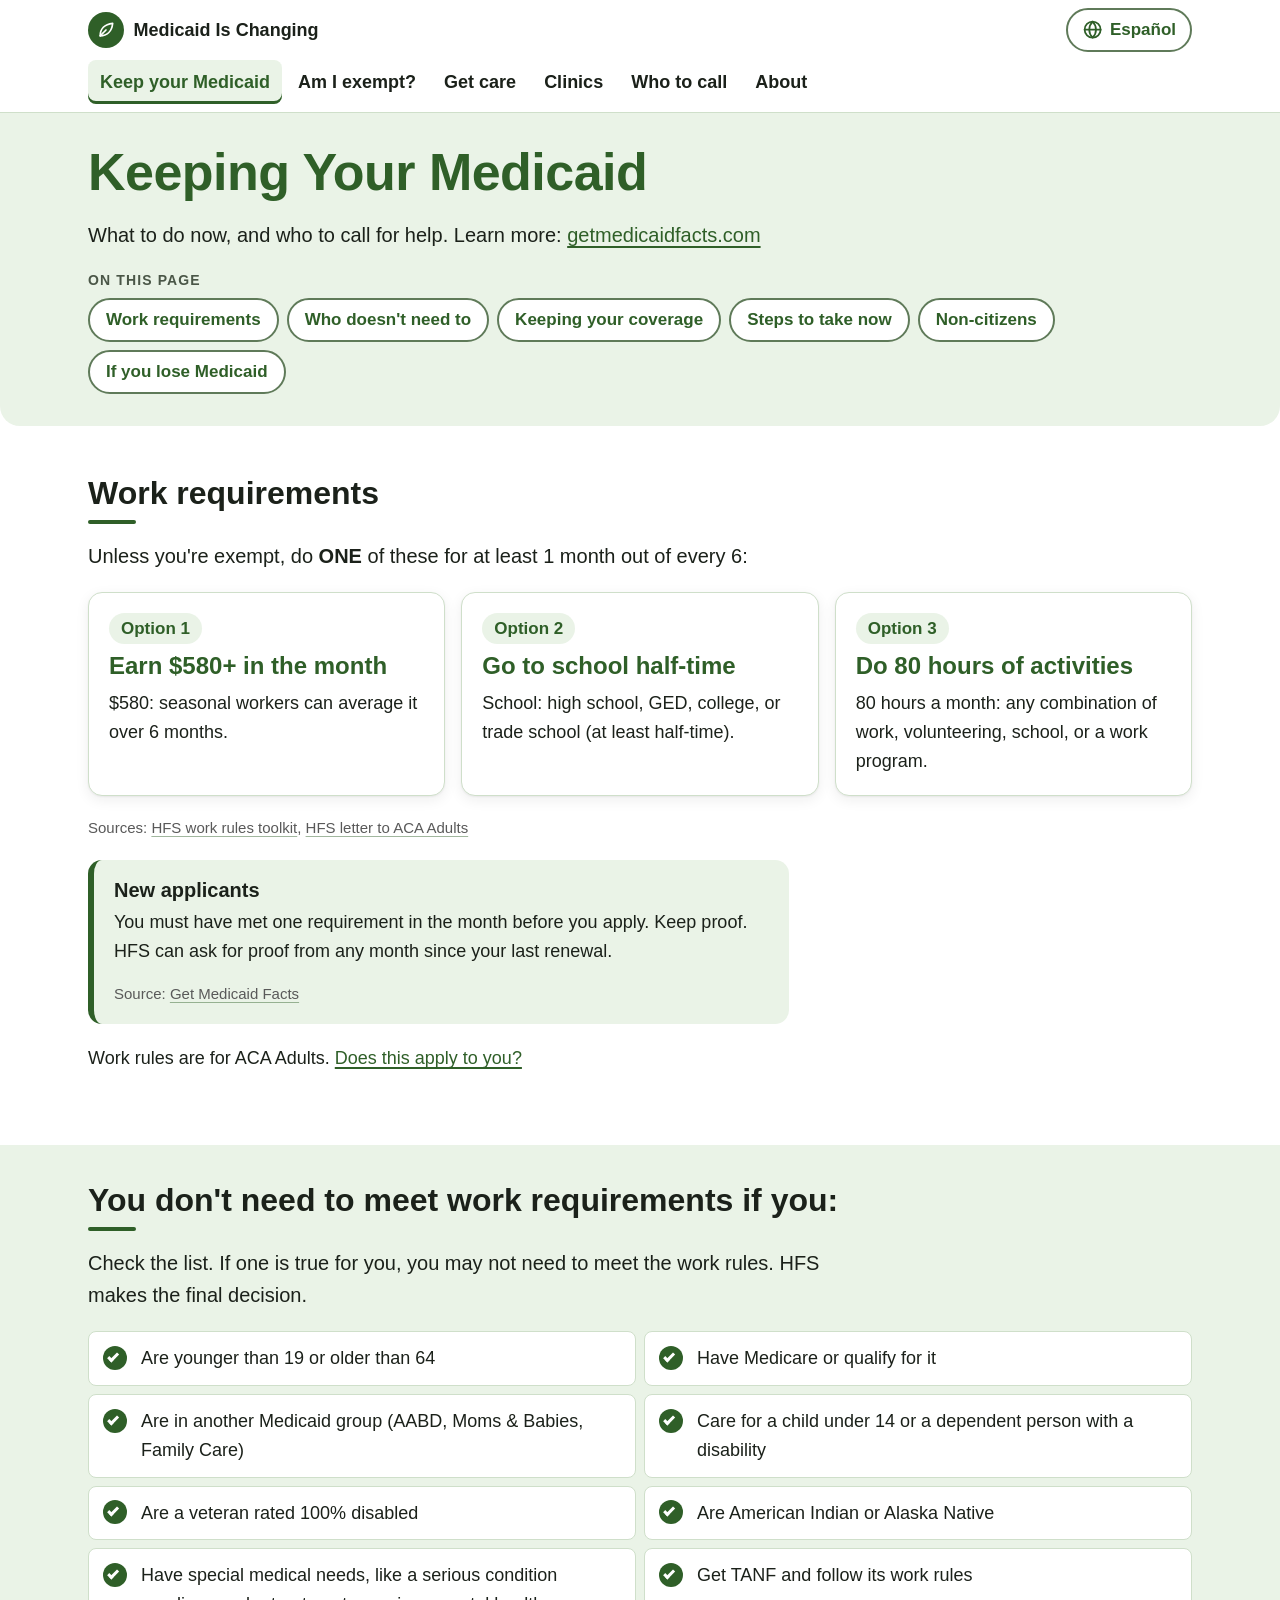
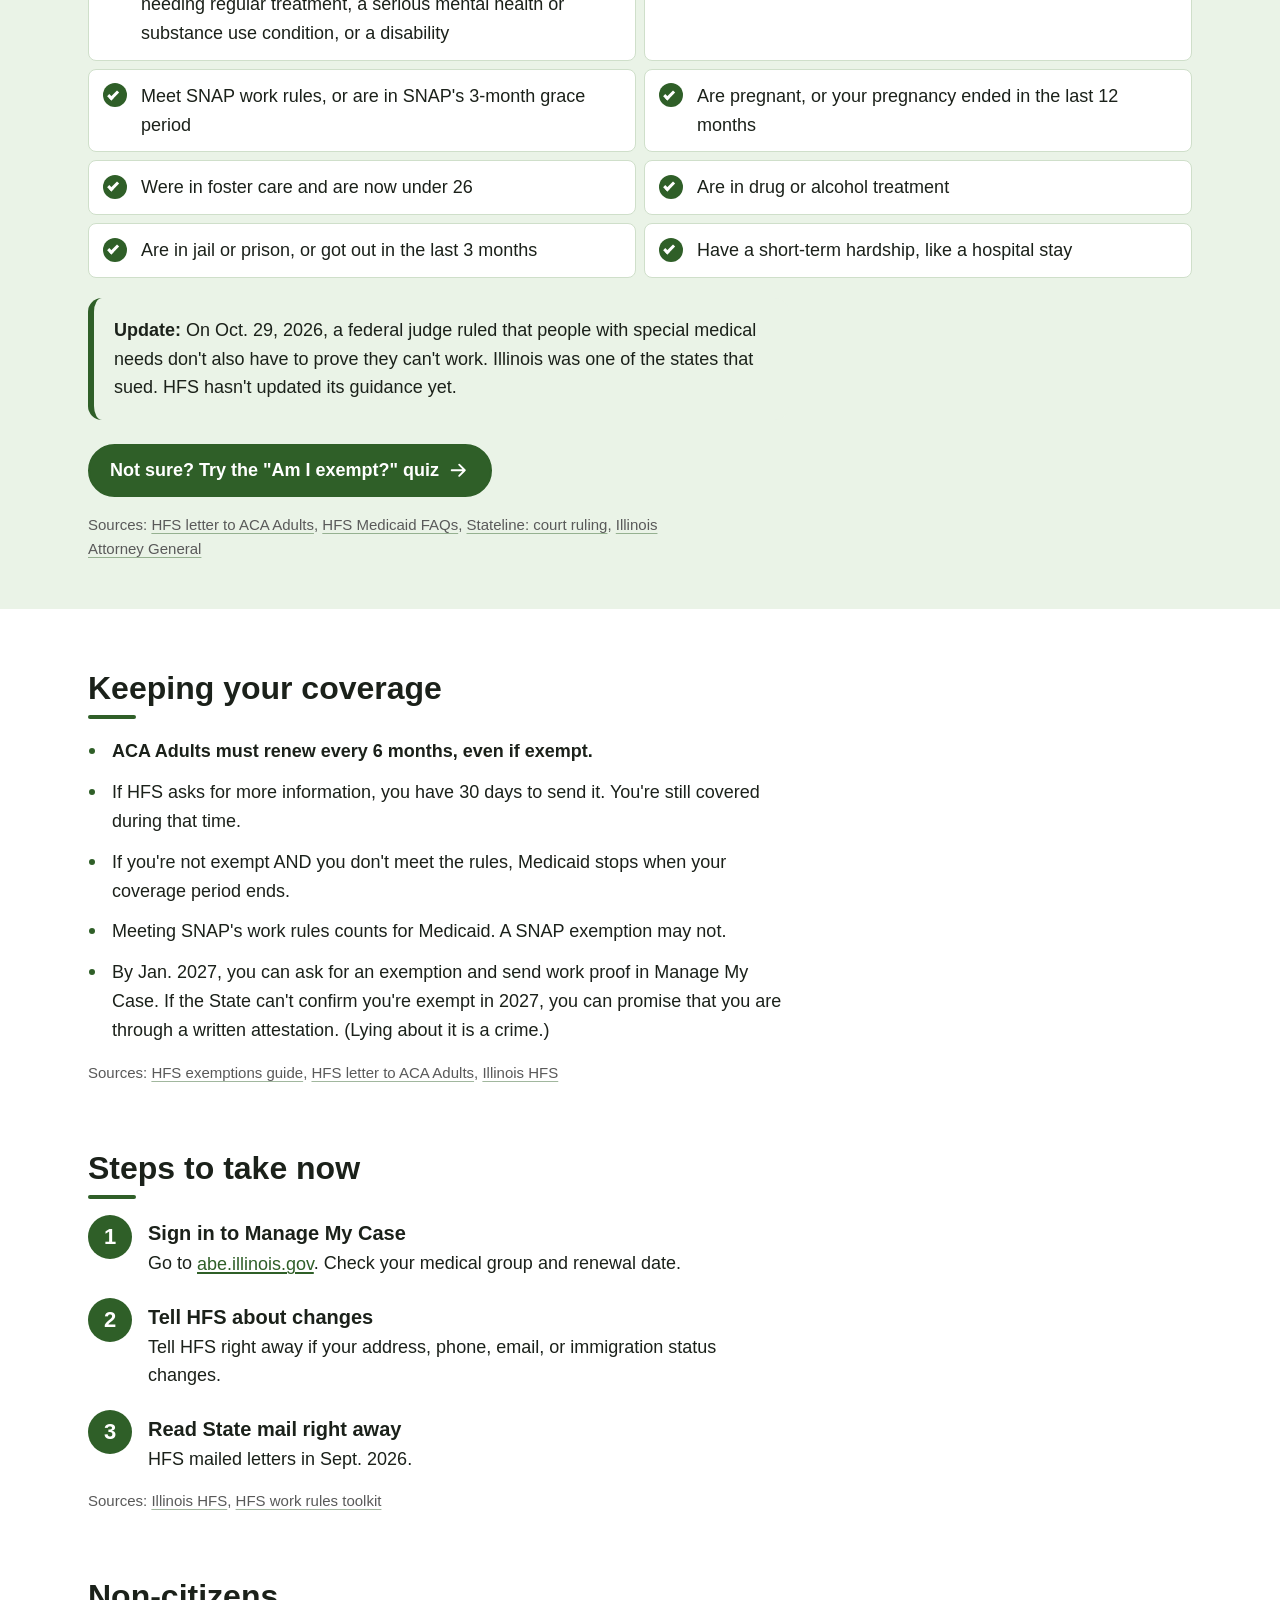
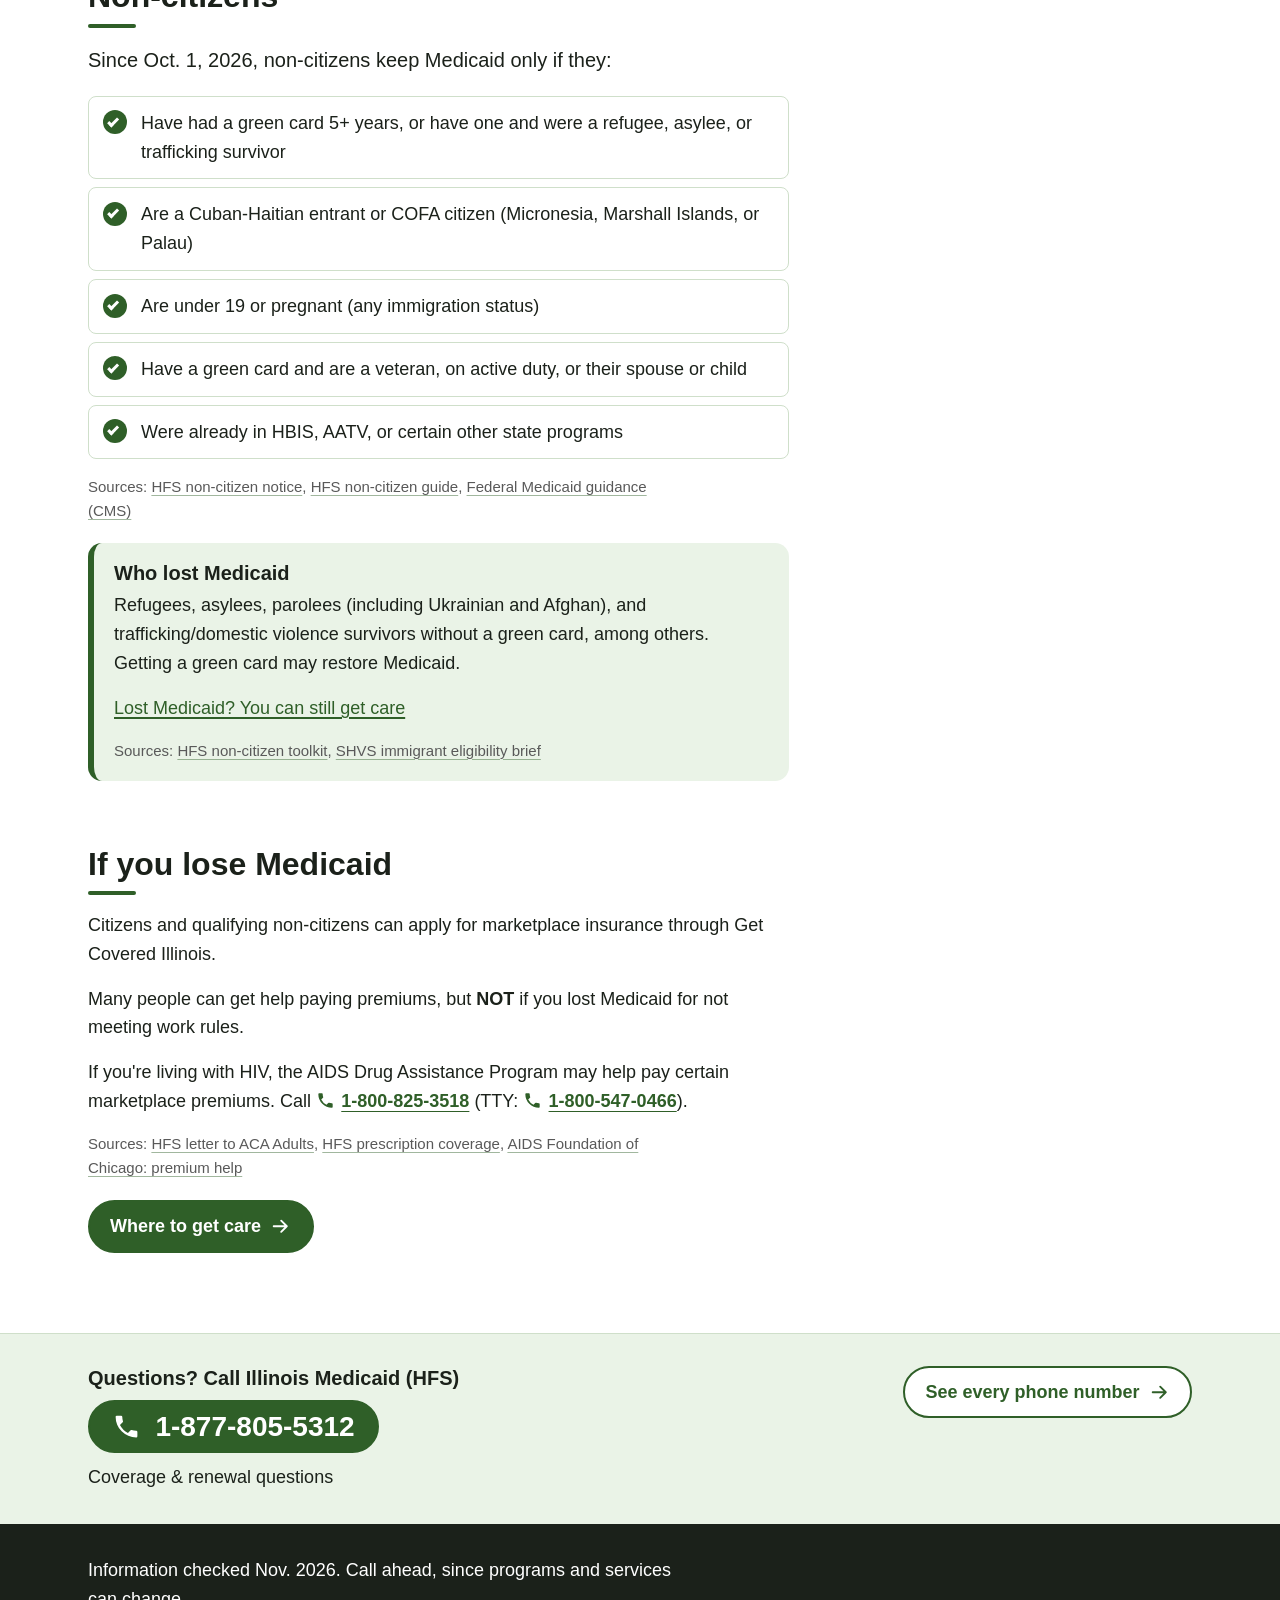
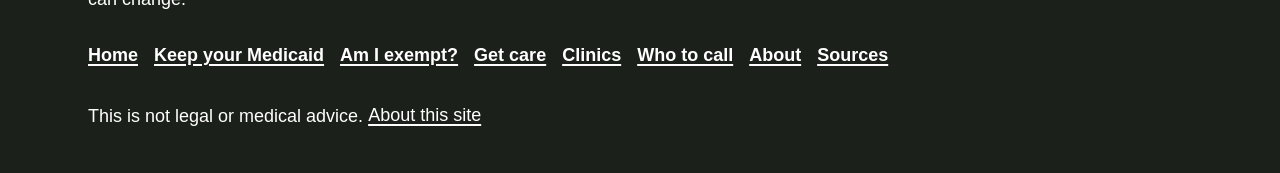
==== commit a5639b1d: "Add Spanish translation and language switcher - es/: Spanish versions of all seven pages (first-pass" ====
--- a/keep-your-medicaid.html
+++ b/keep-your-medicaid.html
@@ -5,6 +5,9 @@
   <meta name="viewport" content="width=device-width, initial-scale=1">
   <title>Keep Your Medicaid | Medicaid Is Changing</title>
   <meta name="description" content="Illinois Medicaid work requirements, who is exempt, how to keep your coverage, and rules for non-citizens.">
+  <link rel="alternate" hreflang="en" href="https://illinoismedicaidinfo.github.io/keep-your-medicaid.html">
+  <link rel="alternate" hreflang="es" href="https://illinoismedicaidinfo.github.io/es/keep-your-medicaid.html">
+  <link rel="alternate" hreflang="x-default" href="https://illinoismedicaidinfo.github.io/keep-your-medicaid.html">
   <link rel="preload" href="assets/fonts/atkinson-hyperlegible-latin-700-normal.woff2" as="font" type="font/woff2" crossorigin>
   <link rel="stylesheet" href="assets/css/base.css">
   <link rel="stylesheet" href="assets/css/theme-green.css" id="theme-css">
@@ -14,7 +17,10 @@
   <header class="site-header">
     <div class="container">
       <a class="brand" href="index.html"><span class="brand-mark"><svg class="icon" viewBox="0 0 24 24" aria-hidden="true" focusable="false"><path d="M5 19c0-8 5-14 15-15-1 10-7 15-15 15z"/><path d="M5 19l7-7"/></svg></span>Medicaid Is Changing</a>
-      <button type="button" class="nav-toggle" aria-expanded="true" aria-controls="site-nav" hidden>Menu</button>
+      <div class="header-tools">
+        <a class="lang-switch" href="es/keep-your-medicaid.html" lang="es" hreflang="es"><svg class="icon" viewBox="0 0 24 24" aria-hidden="true" focusable="false"><circle cx="12" cy="12" r="9"/><path d="M3 12h18"/><path d="M12 3c2.5 2.6 3.8 5.6 3.8 9s-1.3 6.4-3.8 9c-2.5-2.6-3.8-5.6-3.8-9s1.3-6.4 3.8-9z"/></svg>Español</a>
+        <button type="button" class="nav-toggle" aria-expanded="true" aria-controls="site-nav" hidden>Menu</button>
+      </div>
       <nav class="site-nav" id="site-nav" aria-label="Main">
         <ul>
         <li><a href="keep-your-medicaid.html" aria-current="page">Keep your Medicaid</a></li>
@@ -159,7 +165,7 @@
         <div class="prose">
           <p>Citizens and qualifying non-citizens can apply for marketplace insurance through Get Covered Illinois.</p>
           <p>Many people can get help paying premiums, but <strong>NOT</strong> if you lost Medicaid for not meeting work rules.</p>
-          <p>If you're living with HIV, the AIDS Drug Assistance Program may help pay certain marketplace premiums. Call <a class="tel" href="tel:+18008253518">1-800-825-3518</a>. TTY: <a class="tel" href="tel:+18005470466">1-800-547-0466</a></p>
+          <p>If you're living with HIV, the AIDS Drug Assistance Program may help pay certain marketplace premiums. Call <a class="tel" href="tel:+18008253518">1-800-825-3518</a> (TTY: <a class="tel" href="tel:+18005470466">1-800-547-0466</a>).</p>
         </div>
         <p class="source-note">Sources: <a href="https://hfs.illinois.gov/content/dam/soi/en/web/hfs/medicalclients/medicaidguide/ACAAdultCustomerNotice083126ToPrint.pdf" target="_blank" rel="noopener">HFS letter to ACA Adults</a>, <a href="https://hfs.illinois.gov/medicalclients/health/prescriptions.html" target="_blank" rel="noopener">HFS prescription coverage</a>, <a href="https://www.aidschicago.org/?p=833" target="_blank" rel="noopener">AIDS Foundation of Chicago: premium help</a></p>
         <p style="margin-top:1.25rem"><a class="btn btn-primary" href="get-care.html">Where to get care<svg class="icon" viewBox="0 0 24 24" aria-hidden="true" focusable="false"><path d="M5 12h14M13 6l6 6-6 6"/></svg></a></p>
--- a/assets/css/base.css
+++ b/assets/css/base.css
@@ -8,6 +8,8 @@
      .skip-link        "Skip to main content", first focusable element
      .container        centered max-width wrapper with side gutters
      .site-header      top bar;  .brand  site name link;  .brand-mark  logo circle
+     .header-tools     right side of the header bar: .lang-switch + .nav-toggle
+     .lang-switch      link to the same page in the other language (es/ <-> root)
      .nav-toggle       "Menu" disclosure button (aria-expanded, shown by site.js)
      .site-nav         list of page links; [aria-current="page"] marks current
      .site-footer      footer;  .footer-note  "Information checked" line
@@ -20,10 +22,10 @@
      .jump-nav         "On this page" pill links to section ids
    Components
      .hero             home page title band;  .hero-sub  one-line subtitle
-     .topic-grid       the big topic buttons;  .topic-btn  one button (same link-card look as .card-link)
+     .topic-grid       the big topic buttons;  .topic-btn  one button
                        .topic-icon / .topic-label / .topic-hint  its parts
      .card-grid        responsive grid of cards
-     .card             rounded panel;  .card-link  whole card is a link: green circle icon, title, CSS arrow
+     .card             rounded panel;  .card-link  whole card is a link
                        .card-title / .card-text  its parts;  .card-plain  no shadow
      .choice-grid      "do ONE of these" parallel cards;  .choice  one card
                        .choice-or  the "or" divider between choices
@@ -36,7 +38,7 @@
      .phone-strip      full-width band with the main phone number
      .phone-list       who-to-call list;  .phone-item  one entry
                        .phone-name / .phone-for / .phone-meta / .phone-num
-     .tel              a tel: link: always a green pill call button (small inline, medium in rows, big in .tel-big)
+     .tel              a tel: link: inline in sentences, a call button when standalone
      .clinic-list      list of clinic cards;  .clinic  one card
                        .clinic-name / .clinic-addr / .clinic-actions
      .btn              button-like link;  .btn-primary  filled;  .btn-ghost  outline
@@ -144,6 +146,17 @@
   border: 2px solid var(--color-primary); border-radius: var(--radius-pill, 999px); cursor: pointer;
 }
 .nav-toggle[aria-expanded="true"] { background: var(--color-primary); color: var(--color-primary-contrast); }
+/* Language switch + Menu stay together at the right of the header bar, outside the
+   collapsible nav, so a reader of the other language can always see it. */
+.header-tools { display: flex; flex-wrap: wrap; align-items: center; justify-content: flex-end; gap: 0.5rem; margin-left: auto; }
+.lang-switch {
+  display: inline-flex; align-items: center; gap: 0.4rem; min-height: 44px; min-width: 44px;
+  padding: 0.5rem 0.875rem; font-weight: 700; font-size: 1.0625rem; line-height: 1.2; white-space: nowrap;
+  color: var(--color-primary); background: var(--color-surface); text-decoration: none;
+  border: 2px solid var(--color-border-strong, var(--color-primary)); border-radius: var(--radius-pill, 999px);
+  transition: background-color 0.15s ease, border-color 0.15s ease;
+}
+.lang-switch:hover { border-color: var(--color-primary); background: var(--color-surface-alt); text-decoration: underline; text-decoration-thickness: 2px; text-underline-offset: 0.18em; }
 .site-nav { width: 100%; }
 .site-nav ul { list-style: none; margin: 0; padding: 0.25rem 0 0.5rem; display: flex; flex-direction: column; gap: 0.25rem; }
 .site-nav a {
@@ -154,11 +167,13 @@
 .site-nav a[aria-current="page"] { background: var(--color-surface-alt); color: var(--color-primary); box-shadow: inset 4px 0 0 var(--color-primary); }
 .js .site-nav.is-collapsed { display: none; }
 
+/* Wide screens: two rows. Brand left and language switch right on top, nav links below.
+   One row does not fit the nav, the brand and the switch (Spanish labels are longer),
+   and keeping the switch first after the brand makes DOM, focus and visual order match. */
 @media (min-width: 900px) {
-  .site-header .container { flex-wrap: nowrap; }
   .nav-toggle { display: none !important; }
-  .js .site-nav.is-collapsed, .site-nav { display: block; width: auto; }
-  .site-nav ul { flex-direction: row; padding: 0; gap: 0.25rem; }
+  .js .site-nav.is-collapsed, .site-nav { display: block; width: 100%; }
+  .site-nav ul { flex-direction: row; flex-wrap: wrap; padding: 0; gap: 0.25rem; }
   .site-nav a { min-height: 44px; padding: 0.5rem 0.75rem; }
   .site-nav a[aria-current="page"] { box-shadow: inset 0 -3px 0 var(--color-primary); }
 }
@@ -168,12 +183,19 @@
 .hero-sub { font-size: var(--text-lg, 1.25rem); max-width: 34ch; margin-bottom: 0.75rem; }
 .hero-note { color: var(--color-text-muted); max-width: 46ch; }
 .topic-grid { list-style: none; padding: 0; margin: 1.5rem 0 0; display: grid; gap: 0.875rem; }
-/* Surface, icon, title, arrow and hover are shared with .card-link (see Cards) */
-.topic-btn { min-height: 4.5rem; padding: 1rem 1.125rem; }
+.topic-btn {
+  display: flex; align-items: center; gap: 1rem; min-height: 4.5rem;
+  padding: 1rem 1.125rem; border-radius: var(--radius-md);
+  color: var(--color-text); text-decoration: none;
+  transition: box-shadow 0.15s ease, border-color 0.15s ease, transform 0.15s ease;
+}
+.topic-btn:hover { box-shadow: var(--shadow-card-hover, var(--shadow-card)); transform: translateY(-1px); }
+.topic-icon { display: inline-grid; place-items: center; width: 3rem; height: 3rem; flex: none; }
+.topic-icon .icon { width: 1.5rem; height: 1.5rem; }
 .topic-text { display: flex; flex-direction: column; flex: 1; }
-.topic-label { font-size: 1.3125rem; line-height: 1.25; }
+.topic-label { font-family: var(--font-display); font-weight: 700; font-size: 1.3125rem; line-height: 1.25; color: var(--color-primary); }
 .topic-hint { font-size: var(--text-sm, 1.0625rem); color: var(--color-text-muted); line-height: 1.4; margin-top: 0.15rem; }
-.topic-btn > .icon { display: none; } /* the inline arrow; the shared ::after arrow replaces it */
+.topic-btn > .icon { color: var(--color-primary); width: 1.5rem; height: 1.5rem; }
 
 /* ---------- Inner page head ---------- */
 .page-head { padding: 1.75rem 0 2rem; }
@@ -224,35 +246,16 @@
 .card-plain { box-shadow: none; }
 .card-title { font-size: var(--text-h3, 1.25rem); margin: 0 0 0.375rem; }
 .card-text { color: var(--color-text-muted); margin: 0; }
-/* Link cards: one look for the hero .topic-btn and the .card-link grid.
-   White card, green circle icon, green title (underlined on hover/focus), green arrow at the right. */
-.card-link, .topic-btn {
-  display: flex; align-items: center; gap: 1rem; min-height: 44px;
-  background: var(--color-surface); border: 1px solid var(--color-border);
-  border-radius: var(--radius-md); box-shadow: var(--shadow-card);
-  color: var(--color-text); text-decoration: none;
-  transition: box-shadow 0.15s ease, border-color 0.15s ease, transform 0.15s ease;
-}
-.card-link { height: 100%; }
-.card-link:hover, .topic-btn:hover {
-  border-color: var(--color-primary); box-shadow: var(--shadow-card-hover, var(--shadow-card)); transform: translateY(-1px);
-}
-.card-link .card-icon, .topic-btn .topic-icon {
-  display: inline-grid; place-items: center; width: 3rem; height: 3rem; flex: none;
-  border-radius: 50%; background: var(--color-primary); color: var(--color-primary-contrast);
-}
-.card-link .card-icon .icon, .topic-btn .topic-icon .icon { width: 1.5rem; height: 1.5rem; }
-.card-link .card-title, .topic-btn .topic-label {
-  font-family: var(--font-display); font-weight: 700; color: var(--color-primary);
-  text-decoration: none; text-decoration-thickness: 2px; text-underline-offset: 0.18em;
-}
-.card-link:hover .card-title, .card-link:focus-visible .card-title,
-.topic-btn:hover .topic-label, .topic-btn:focus-visible .topic-label { text-decoration-line: underline; }
-.card-link::after, .topic-btn::after {
-  content: ""; flex: none; width: 1.5rem; height: 1.5rem; margin-left: auto;
-  color: var(--color-primary); background-color: currentColor;
-  -webkit-mask: url("data:image/svg+xml,%3Csvg xmlns='http://www.w3.org/2000/svg' viewBox='0 0 24 24' fill='none' stroke='currentColor' stroke-width='2' stroke-linecap='round' stroke-linejoin='round'%3E%3Cpath d='M5 12h14M13 6l6 6-6 6'/%3E%3C/svg%3E") center / contain no-repeat;
-          mask: url("data:image/svg+xml,%3Csvg xmlns='http://www.w3.org/2000/svg' viewBox='0 0 24 24' fill='none' stroke='currentColor' stroke-width='2' stroke-linecap='round' stroke-linejoin='round'%3E%3Cpath d='M5 12h14M13 6l6 6-6 6'/%3E%3C/svg%3E") center / contain no-repeat;
+.card-link {
+  display: flex; gap: 1rem; align-items: flex-start; height: 100%; min-height: 44px;
+  color: inherit; text-decoration: none;
+  transition: box-shadow 0.15s ease, border-color 0.15s ease;
+}
+.card-link .card-title { color: var(--color-primary); text-decoration: underline; text-decoration-thickness: 2px; text-underline-offset: 0.18em; }
+.card-link:hover { border-color: var(--color-primary); box-shadow: var(--shadow-card-hover, var(--shadow-card)); }
+.card-link .card-icon {
+  display: inline-grid; place-items: center; width: 2.75rem; height: 2.75rem; flex: none;
+  border-radius: var(--radius-sm); background: var(--color-surface-alt); color: var(--color-primary);
 }
 
 /* "Do ONE of these" parallel cards */
@@ -322,22 +325,14 @@
 .callout-strong { background: var(--color-primary); color: var(--color-primary-contrast); border-left-color: var(--color-accent); }
 .callout-strong h2, .callout-strong h3, .callout-strong a { color: var(--color-primary-contrast); }
 
-/* ---------- Narrow single-column layout (get-care, am-i-exempt) ----------
-   The container stays the same 72rem as every other page, so the left edge of the
-   content lines up with Home; only its direct children are capped at a readable ~760px
-   (left-aligned, not centered). The phone strip's button still sits at the container's right. */
-.layout-narrow .container > * { max-width: var(--content-max, 760px); }
+/* ---------- Narrow single-column layout (get-care) ---------- */
+.layout-narrow .container { max-width: calc(var(--content-max, 760px) + 2rem); }
 .layout-narrow .page-head { padding-bottom: var(--space-4); }
 .layout-narrow .section { padding: 0 0 var(--space-3); }
 .layout-narrow .section + .section { padding-top: 0; }
-/* Gap between the title band (or the visitor prompt) and the first card; the quiz page wraps its sections in <form class="quiz"> */
-.layout-narrow .page-head + .section, .layout-narrow .page-head + .quiz > .section:first-of-type { padding-top: var(--space-4); }
-/* Column-level cards and callouts (direct children of the column, or of .result-list) fill the
-   capped column with roomier padding. :where() keeps specificity at 0,2,0 and skips a callout
-   nested inside a card (e.g. .result-update), which keeps its own margin and padding. */
-.layout-narrow .card:where(.container > *, .result-list > *),
-.layout-narrow .callout:where(.container > *) {
-  padding: clamp(var(--space-3), 6vw, var(--space-4)); margin: 0;
+.layout-narrow .page-head + .section { padding-top: var(--space-4); }
+.layout-narrow .card, .layout-narrow .callout {
+  padding: clamp(var(--space-3), 6vw, var(--space-4)); max-width: none; margin: 0;
 }
 .layout-narrow .card > :last-child, .layout-narrow .callout > :last-child { margin-bottom: 0; }
 .layout-narrow .card h2 { margin-top: 0; }
@@ -386,33 +381,45 @@
 .btn-ghost { background: var(--color-surface); color: var(--color-primary); }
 .btn-ghost:hover { background: var(--color-surface-alt); }
 
-/* Phone numbers: three sizes of one green pill call button with a phone icon (CSS-only, so the
-   accessible name stays the number). Small = inline in a sentence; medium = who-to-call rows and
-   compact lists (.phone-num, .compact-list); big = hero numbers (.tel-big, .phone-strip). All 44px+ tall. */
+/* Phone numbers. Two forms of one style (terracotta + phone icon; the icon is CSS-only,
+   so the accessible name stays the number):
+   - Inside a sentence: bold terracotta text with an icon and underline, so the sentence still reads smoothly.
+   - Standing on its own (.tel-big, phone strip, who-to-call list rows): a tap-to-call pill button, 44px+ tall. */
 .tel {
-  display: inline-flex; align-items: center; gap: 0.5em; vertical-align: middle;
-  min-height: 44px; padding: 0.25rem 0.875rem; margin-block: 0.125rem;
-  border: 2px solid var(--color-call, var(--color-primary)); border-radius: var(--radius-pill, 999px);
-  background: var(--color-call, var(--color-primary)); color: var(--color-call-contrast, #fff);
-  font-size: 1rem; font-weight: 700; line-height: 1.2; white-space: nowrap; text-decoration: none;
-  transition: background-color 0.15s ease, border-color 0.15s ease;
-}
-.tel:hover { background: var(--color-call-hover, var(--color-accent)); border-color: var(--color-call-hover, var(--color-accent)); color: var(--color-call-contrast, #fff); }
+  display: inline; padding-block: 0.65em; font-weight: 700; white-space: nowrap;
+  color: var(--color-call, var(--color-primary));
+  text-decoration-line: underline; text-decoration-thickness: 1px; text-underline-offset: 0.2em;
+}
+.tel:hover { color: var(--color-call-hover, var(--color-accent)); text-decoration-thickness: 2px; }
+.callout-strong .tel, .callout-strong .tel:hover { color: var(--color-primary-contrast); }
 .tel::before {
+  display: inline-block; vertical-align: -0.15em; margin-right: 0.35em;
   content: ""; flex: none; width: 1.05em; height: 1.05em; background-color: currentColor;
   -webkit-mask: url("data:image/svg+xml,%3Csvg xmlns='http://www.w3.org/2000/svg' viewBox='0 0 24 24'%3E%3Cpath d='M6.6 10.8a15.2 15.2 0 0 0 6.6 6.6l2.2-2.2a1 1 0 0 1 1-.25 11.4 11.4 0 0 0 3.6.57 1 1 0 0 1 1 1V20a1 1 0 0 1-1 1A17 17 0 0 1 3 4a1 1 0 0 1 1-1h3.5a1 1 0 0 1 1 1c0 1.25.2 2.45.57 3.57a1 1 0 0 1-.25 1z'/%3E%3C/svg%3E") center / contain no-repeat;
           mask: url("data:image/svg+xml,%3Csvg xmlns='http://www.w3.org/2000/svg' viewBox='0 0 24 24'%3E%3Cpath d='M6.6 10.8a15.2 15.2 0 0 0 6.6 6.6l2.2-2.2a1 1 0 0 1 1-.25 11.4 11.4 0 0 0 3.6.57 1 1 0 0 1 1 1V20a1 1 0 0 1-1 1A17 17 0 0 1 3 4a1 1 0 0 1 1-1h3.5a1 1 0 0 1 1 1c0 1.25.2 2.45.57 3.57a1 1 0 0 1-.25 1z'/%3E%3C/svg%3E") center / contain no-repeat;
 }
-/* Medium: standalone rows */
-.phone-num .tel, .compact-list .tel { font-size: inherit; padding: 0.375rem 1.125rem; }
-/* Big: hero-size number */
-.tel-big .tel, .phone-strip .tel { font-size: clamp(1.375rem, 1.15rem + 1.1vw, 1.75rem); padding: 0.5rem 1.375rem; }
+
+/* Standalone numbers: the button */
+.tel-big .tel, .phone-strip .tel, .phone-num .tel, .compact-list .tel {
+  display: inline-flex; align-items: center; gap: 0.5em; vertical-align: middle;
+  min-height: 44px; padding: 0.375rem 1.125rem; margin-block: 0.125rem;
+  border: 2px solid var(--color-call, var(--color-primary)); border-radius: var(--radius-pill, 999px);
+  background: var(--color-call, var(--color-primary)); color: var(--color-call-contrast, #fff);
+  line-height: 1.2; text-decoration: none;
+  transition: background-color 0.15s ease, border-color 0.15s ease;
+}
+.tel-big .tel::before, .phone-strip .tel::before, .phone-num .tel::before, .compact-list .tel::before { margin-right: 0; vertical-align: 0; }
+.tel-big .tel:hover, .phone-strip .tel:hover, .phone-num .tel:hover, .compact-list .tel:hover {
+  background: var(--color-call-hover, var(--color-accent)); border-color: var(--color-call-hover, var(--color-accent)); color: var(--color-call-contrast, #fff);
+}
 /* On the dark green callout the button flips to white with green text */
-.callout-strong .tel { background: var(--color-surface); border-color: var(--color-surface); color: var(--color-primary); }
-.callout-strong .tel:hover { background: var(--color-surface-alt); border-color: var(--color-surface-alt); color: var(--color-accent); }
+.callout-strong .tel-big .tel { background: var(--color-surface); border-color: var(--color-surface); color: var(--color-primary); }
+.callout-strong .tel-big .tel:hover { background: var(--color-surface-alt); border-color: var(--color-surface-alt); color: var(--color-accent); }
 /* TTY: same button shape and icon, outlined, so it doesn't compete with the main number */
 .phone-num .tel-tty, .phone-num .tel-tty:hover { background: var(--color-surface); color: var(--color-call, var(--color-primary)); border-color: var(--color-call, var(--color-primary)); }
 .phone-num .tel-tty:hover { background: var(--color-surface-alt); color: var(--color-call-hover, var(--color-accent)); }
+/* Bigger hero-size number */
+.tel-big .tel, .phone-strip .tel { font-size: clamp(1.375rem, 1.15rem + 1.1vw, 1.75rem); padding: 0.5rem 1.375rem; }
 /* Plain links inside text: extra vertical padding so the tap area is at least ~26px without changing line spacing */
 p a:not(.btn):not(.tel), li a:not(.btn):not(.tel):not(.card-link):not(.topic-btn) { padding-block: 0.2em; }
 
@@ -470,18 +477,16 @@
 .phone-strip + .site-footer { margin-top: 0; }
 
 /* ---------- Visitor prompt (DOM from visitor-count.js) ---------- */
-/* A quiet in-flow panel under the page title, scrolling with the page, until the visitor answers or skips.
-   Inserted by visitor-count.js right after .hero / .page-head inside <main>; no fixed position, no body padding. */
+/* A small bar pinned to the bottom of the screen until the visitor answers or skips.
+   visitor-count.js adds the same height as padding-bottom on <body>, so nothing is covered. */
 .vp {
-  max-width: 72rem; margin: var(--space-2) auto 0; padding: 0 1rem;
-  color: var(--color-text);
-}
-@media (min-width: 600px) { .vp { padding: 0 1.5rem; } }
-.layout-narrow .vp-card { max-width: var(--content-max, 760px); } /* same left-aligned column as the page content */
-.layout-narrow .vp { margin-bottom: var(--space-4); } /* same gap as .page-head + .section above */
+  position: fixed; left: 0; right: 0; bottom: 0; z-index: 1000;
+  background: var(--color-surface); color: var(--color-text);
+  border-top: 1px solid var(--color-border); box-shadow: 0 -6px 24px rgba(0, 0, 0, 0.12);
+  padding: var(--space-1) 0 max(var(--space-1), env(safe-area-inset-bottom, 0px));
+}
 .vp-card {
-  background: var(--color-surface); border: 1px solid var(--color-border);
-  border-radius: var(--radius-md); box-shadow: var(--shadow-card); padding: var(--space-2);
+  max-width: 72rem; margin: 0 auto; padding: 0 1rem;
   display: grid; grid-template-columns: minmax(0, 1fr) auto; align-items: center;
   column-gap: var(--space-2); row-gap: var(--space-1);
 }
@@ -515,12 +520,12 @@
 /* ---------- Motion ---------- */
 @media (prefers-reduced-motion: reduce) {
   *, *::before, *::after { animation: none !important; transition: none !important; scroll-behavior: auto !important; }
-  .topic-btn:hover, .card-link:hover { transform: none; }
+  .topic-btn:hover { transform: none; }
 }
 
 /* ---------- Print ---------- */
 @media print {
-  .skip-link, .nav-toggle, .site-nav, .jump-nav, .vp, .clinic-actions .map-link, .topic-btn > .icon { display: none !important; }
+  .skip-link, .nav-toggle, .lang-switch, .site-nav, .jump-nav, .vp, .clinic-actions .map-link, .topic-btn > .icon { display: none !important; }
   body { font-size: 12pt; line-height: 1.45; background: #fff; color: #000; }
   .hero, .page-head, .section-alt, .phone-strip, .site-footer, .callout, .callout-strong { background: #fff !important; color: #000 !important; box-shadow: none !important; }
   .phone-strip *, .site-footer *, .callout-strong * { color: #000 !important; }
@@ -529,7 +534,8 @@
   a { color: #000 !important; }
   a[href^="http"]::after { content: " (" attr(href) ")"; font-weight: normal; font-size: 0.9em; word-break: break-all; }
   a[href^="tel:"]::after { content: ""; }
-  .tel { background: #fff !important; color: #000 !important; border: 1px solid #000 !important; min-height: 0; }
+  .tel-big .tel, .phone-strip .tel, .phone-num .tel, .compact-list .tel { background: #fff !important; color: #000 !important; border: 1px solid #000 !important; min-height: 0; }
+  .tel { color: #000 !important; }
   .tel::before { display: none; }
   .card-urgent { background: #fff !important; border-left: 6px solid #000 !important; }
   .section, .section-alt { padding: 0.75rem 0; margin: 0; }
@@ -583,7 +589,8 @@
 .quiz-results h2:focus { outline: none; }
 .quiz-results h2:focus-visible { outline: 3px solid var(--color-focus); outline-offset: 3px; }
 .quiz-summary { font-size: var(--text-lg, 1.25rem); margin: 0 0 var(--space-3); }
-.result-list { display: grid; gap: var(--space-3); }
+/* minmax(0, 1fr): an "auto" track grows to the widest card's min-content (long link text) and scrolls a 320px page sideways */
+.result-list { display: grid; grid-template-columns: minmax(0, 1fr); gap: var(--space-3); }
 .result[hidden], .result-unsure[hidden] { display: none; }
 .result h3 { font-size: var(--text-h2, 1.5rem); margin: 0 0 var(--space-1); }
 .result h4 { font-size: var(--text-h3, 1.25rem); margin: var(--space-3) 0 var(--space-1); }
@@ -601,7 +608,7 @@
   .jump-nav ul { grid-template-columns: 1fr; }
   .jump-nav li:last-child:nth-child(odd) { grid-column: auto; }
   .tel { white-space: normal; }
-  .tel, .phone-num .tel, .compact-list .tel { padding-inline: 0.75rem; }
+  .phone-num .tel, .compact-list .tel { padding-inline: 0.75rem; }
   .tel-big .tel, .phone-strip .tel { font-size: 1.25rem; padding-inline: 0.875rem; }
   .layout-narrow .container { padding-inline: 0.5rem; }
   .layout-narrow .card, .layout-narrow .callout { padding: 0.75rem; }
@@ -609,6 +616,7 @@
   .card .checklist > li::before { left: 0.625rem; }
   .card .checklist > li::after { left: 1.08rem; }
   .btn { white-space: normal; max-width: 100%; }
+  .lang-switch, .nav-toggle { padding-inline: 0.625rem; }
   .eyebrow { letter-spacing: 0.02em; padding-inline: 0.5rem; overflow-wrap: anywhere; }
   .quiz-options > li, .quiz-option { min-width: 0; }
   .quiz-option { padding: 0.5rem; gap: 0.5rem; overflow-wrap: anywhere; }
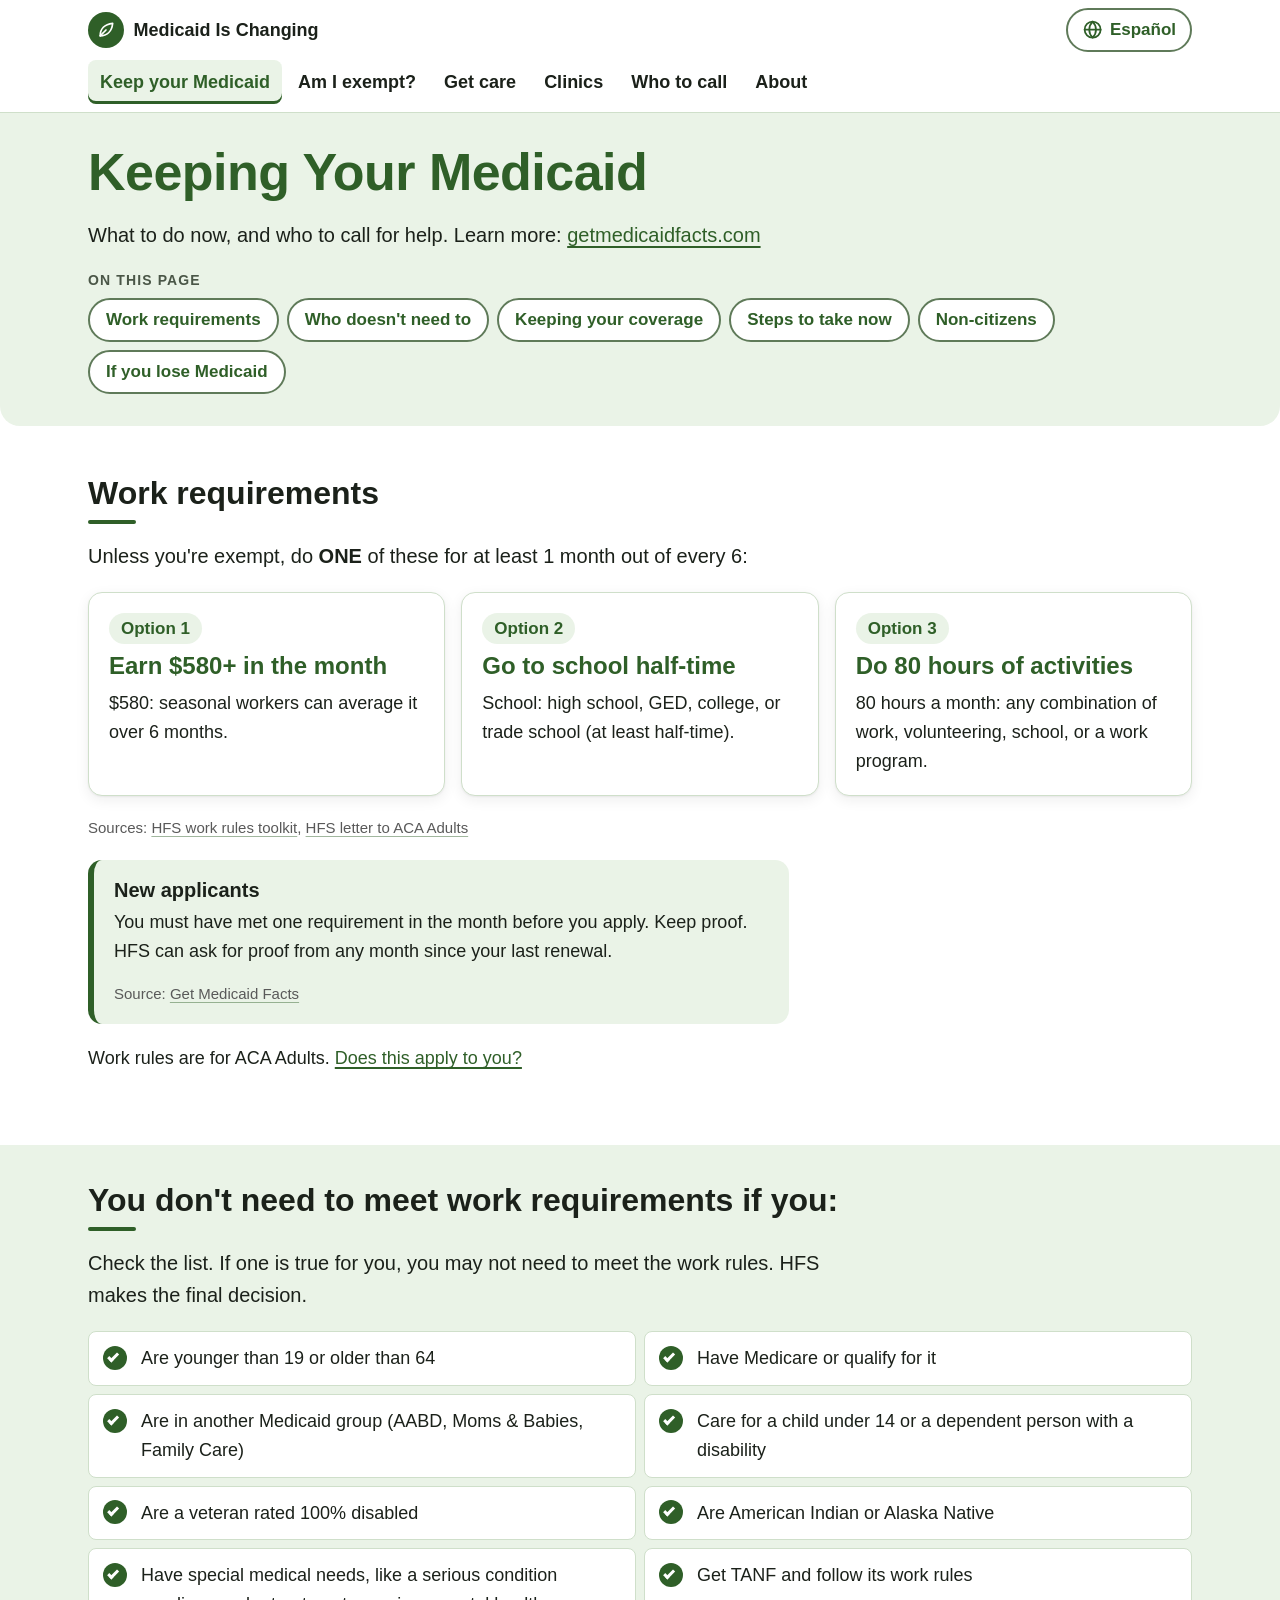
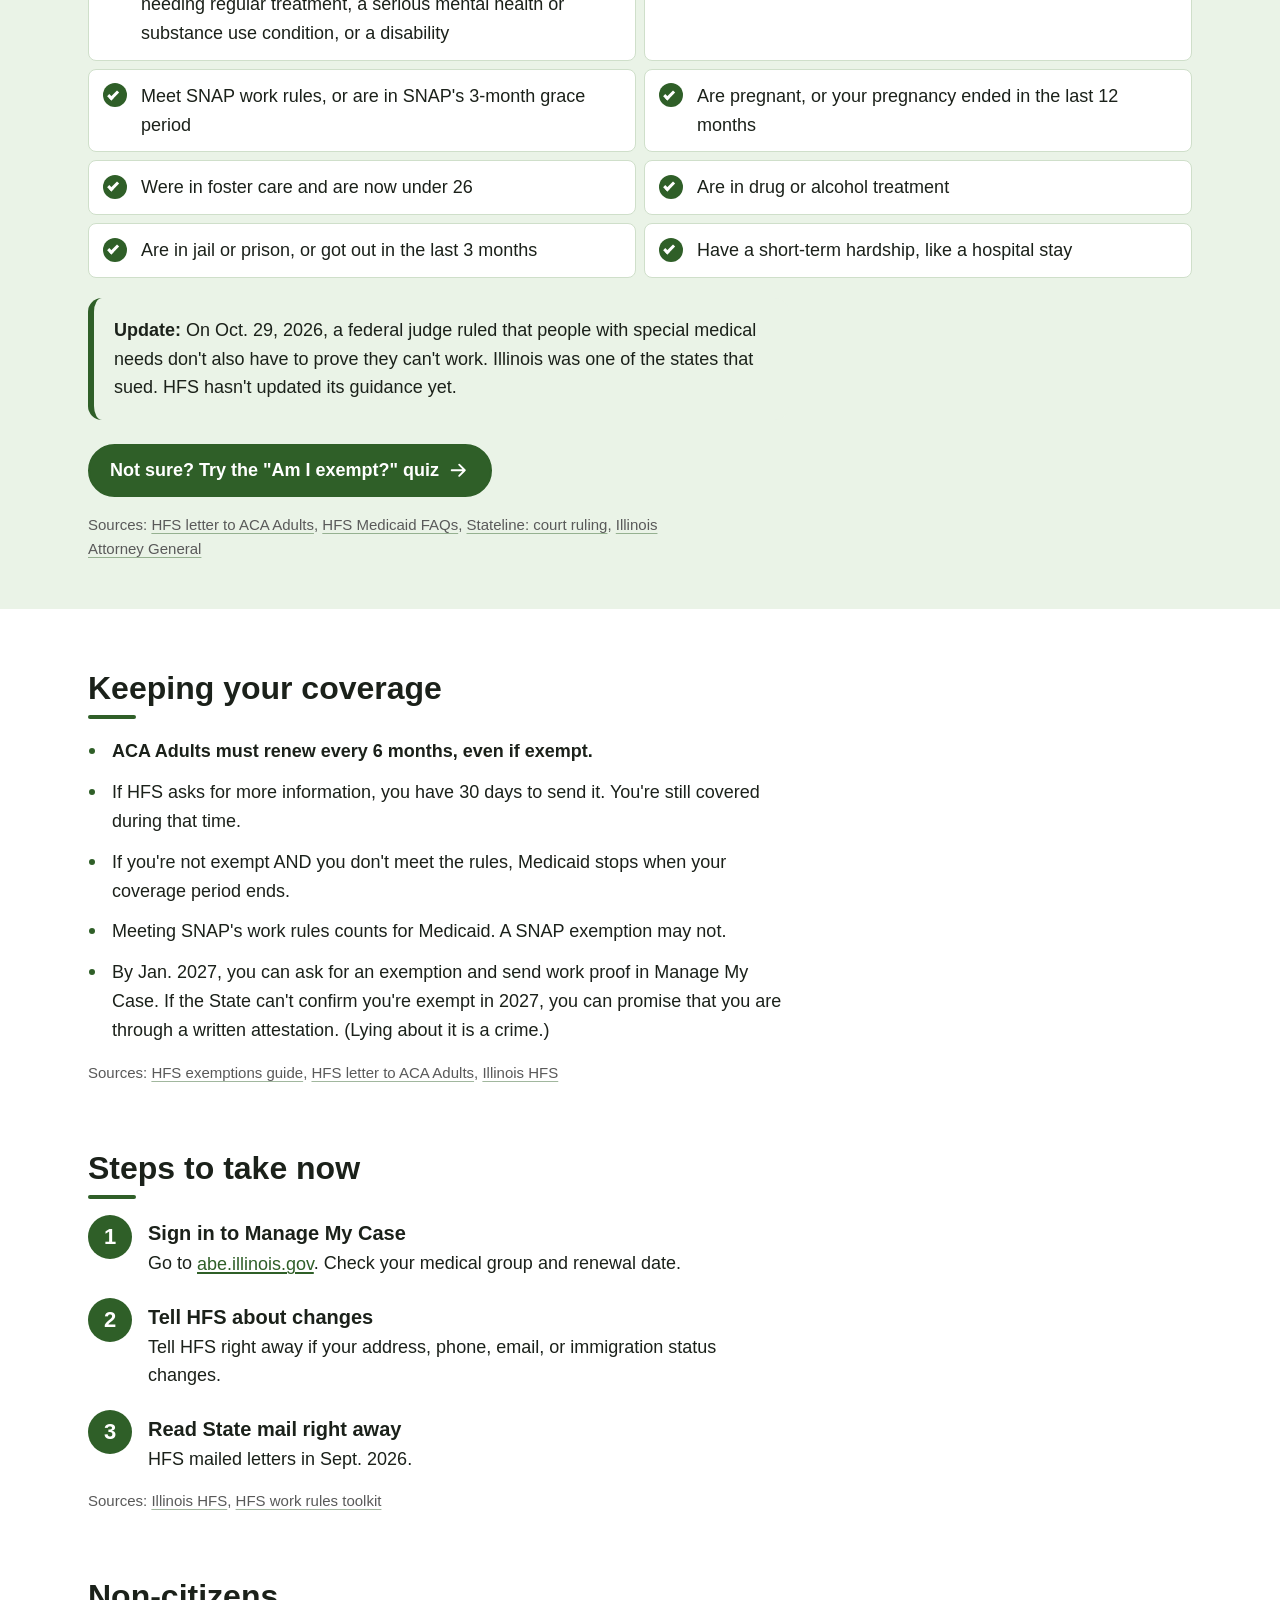
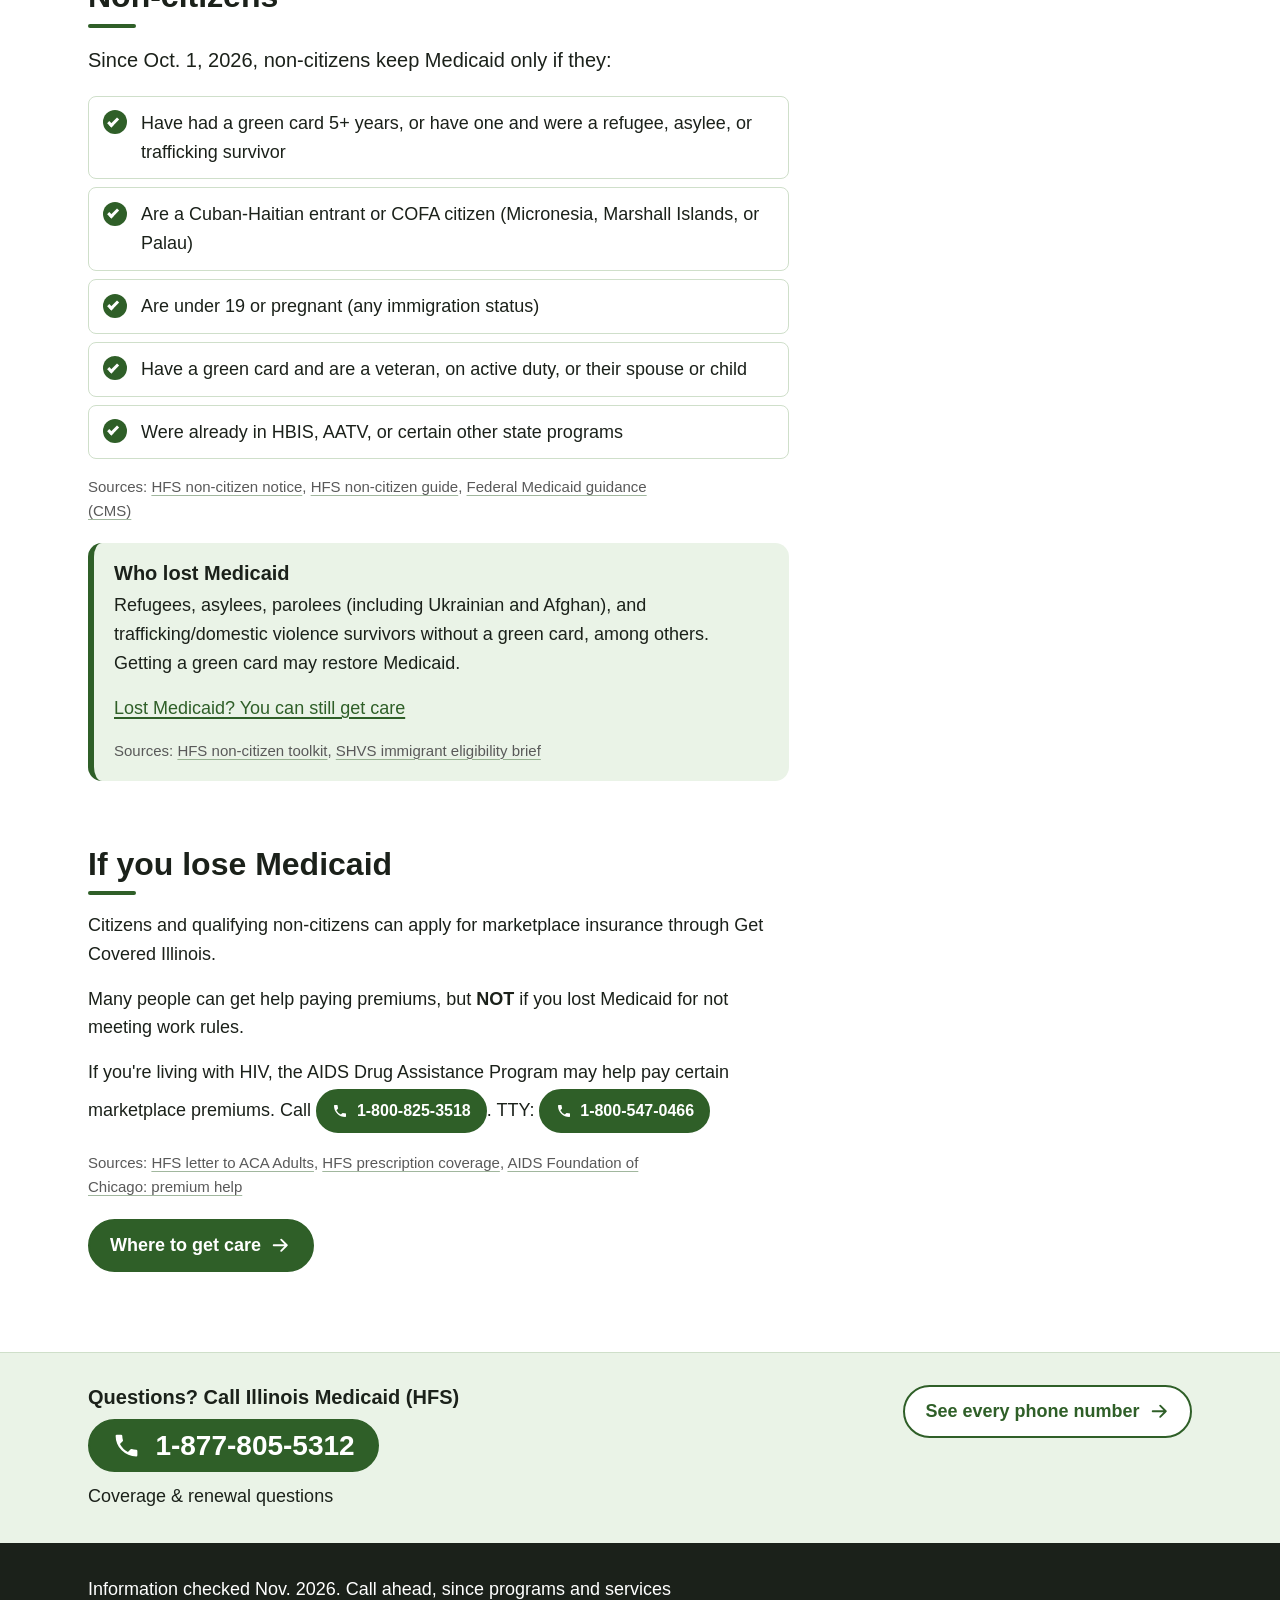
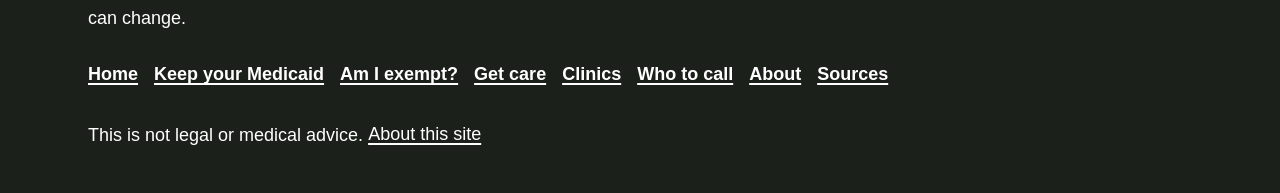
==== commit 4f09c576: "Merge pull request #5 from illinoismedicaidinfo/spanish-translation Add Spanish translation and lang" ====
--- a/keep-your-medicaid.html
+++ b/keep-your-medicaid.html
@@ -165,7 +165,7 @@
         <div class="prose">
           <p>Citizens and qualifying non-citizens can apply for marketplace insurance through Get Covered Illinois.</p>
           <p>Many people can get help paying premiums, but <strong>NOT</strong> if you lost Medicaid for not meeting work rules.</p>
-          <p>If you're living with HIV, the AIDS Drug Assistance Program may help pay certain marketplace premiums. Call <a class="tel" href="tel:+18008253518">1-800-825-3518</a> (TTY: <a class="tel" href="tel:+18005470466">1-800-547-0466</a>).</p>
+          <p>If you're living with HIV, the AIDS Drug Assistance Program may help pay certain marketplace premiums. Call <a class="tel" href="tel:+18008253518">1-800-825-3518</a>. TTY: <a class="tel" href="tel:+18005470466">1-800-547-0466</a></p>
         </div>
         <p class="source-note">Sources: <a href="https://hfs.illinois.gov/content/dam/soi/en/web/hfs/medicalclients/medicaidguide/ACAAdultCustomerNotice083126ToPrint.pdf" target="_blank" rel="noopener">HFS letter to ACA Adults</a>, <a href="https://hfs.illinois.gov/medicalclients/health/prescriptions.html" target="_blank" rel="noopener">HFS prescription coverage</a>, <a href="https://www.aidschicago.org/?p=833" target="_blank" rel="noopener">AIDS Foundation of Chicago: premium help</a></p>
         <p style="margin-top:1.25rem"><a class="btn btn-primary" href="get-care.html">Where to get care<svg class="icon" viewBox="0 0 24 24" aria-hidden="true" focusable="false"><path d="M5 12h14M13 6l6 6-6 6"/></svg></a></p>
--- a/assets/css/base.css
+++ b/assets/css/base.css
@@ -22,10 +22,10 @@
      .jump-nav         "On this page" pill links to section ids
    Components
      .hero             home page title band;  .hero-sub  one-line subtitle
-     .topic-grid       the big topic buttons;  .topic-btn  one button
+     .topic-grid       the big topic buttons;  .topic-btn  one button (same link-card look as .card-link)
                        .topic-icon / .topic-label / .topic-hint  its parts
      .card-grid        responsive grid of cards
-     .card             rounded panel;  .card-link  whole card is a link
+     .card             rounded panel;  .card-link  whole card is a link: green circle icon, title, CSS arrow
                        .card-title / .card-text  its parts;  .card-plain  no shadow
      .choice-grid      "do ONE of these" parallel cards;  .choice  one card
                        .choice-or  the "or" divider between choices
@@ -38,7 +38,7 @@
      .phone-strip      full-width band with the main phone number
      .phone-list       who-to-call list;  .phone-item  one entry
                        .phone-name / .phone-for / .phone-meta / .phone-num
-     .tel              a tel: link: inline in sentences, a call button when standalone
+     .tel              a tel: link: always a green pill call button (small inline, medium in rows, big in .tel-big)
      .clinic-list      list of clinic cards;  .clinic  one card
                        .clinic-name / .clinic-addr / .clinic-actions
      .btn              button-like link;  .btn-primary  filled;  .btn-ghost  outline
@@ -183,19 +183,12 @@
 .hero-sub { font-size: var(--text-lg, 1.25rem); max-width: 34ch; margin-bottom: 0.75rem; }
 .hero-note { color: var(--color-text-muted); max-width: 46ch; }
 .topic-grid { list-style: none; padding: 0; margin: 1.5rem 0 0; display: grid; gap: 0.875rem; }
-.topic-btn {
-  display: flex; align-items: center; gap: 1rem; min-height: 4.5rem;
-  padding: 1rem 1.125rem; border-radius: var(--radius-md);
-  color: var(--color-text); text-decoration: none;
-  transition: box-shadow 0.15s ease, border-color 0.15s ease, transform 0.15s ease;
-}
-.topic-btn:hover { box-shadow: var(--shadow-card-hover, var(--shadow-card)); transform: translateY(-1px); }
-.topic-icon { display: inline-grid; place-items: center; width: 3rem; height: 3rem; flex: none; }
-.topic-icon .icon { width: 1.5rem; height: 1.5rem; }
+/* Surface, icon, title, arrow and hover are shared with .card-link (see Cards) */
+.topic-btn { min-height: 4.5rem; padding: 1rem 1.125rem; }
 .topic-text { display: flex; flex-direction: column; flex: 1; }
-.topic-label { font-family: var(--font-display); font-weight: 700; font-size: 1.3125rem; line-height: 1.25; color: var(--color-primary); }
+.topic-label { font-size: 1.3125rem; line-height: 1.25; }
 .topic-hint { font-size: var(--text-sm, 1.0625rem); color: var(--color-text-muted); line-height: 1.4; margin-top: 0.15rem; }
-.topic-btn > .icon { color: var(--color-primary); width: 1.5rem; height: 1.5rem; }
+.topic-btn > .icon { display: none; } /* the inline arrow; the shared ::after arrow replaces it */
 
 /* ---------- Inner page head ---------- */
 .page-head { padding: 1.75rem 0 2rem; }
@@ -246,16 +239,35 @@
 .card-plain { box-shadow: none; }
 .card-title { font-size: var(--text-h3, 1.25rem); margin: 0 0 0.375rem; }
 .card-text { color: var(--color-text-muted); margin: 0; }
-.card-link {
-  display: flex; gap: 1rem; align-items: flex-start; height: 100%; min-height: 44px;
-  color: inherit; text-decoration: none;
-  transition: box-shadow 0.15s ease, border-color 0.15s ease;
-}
-.card-link .card-title { color: var(--color-primary); text-decoration: underline; text-decoration-thickness: 2px; text-underline-offset: 0.18em; }
-.card-link:hover { border-color: var(--color-primary); box-shadow: var(--shadow-card-hover, var(--shadow-card)); }
-.card-link .card-icon {
-  display: inline-grid; place-items: center; width: 2.75rem; height: 2.75rem; flex: none;
-  border-radius: var(--radius-sm); background: var(--color-surface-alt); color: var(--color-primary);
+/* Link cards: one look for the hero .topic-btn and the .card-link grid.
+   White card, green circle icon, green title (underlined on hover/focus), green arrow at the right. */
+.card-link, .topic-btn {
+  display: flex; align-items: center; gap: 1rem; min-height: 44px;
+  background: var(--color-surface); border: 1px solid var(--color-border);
+  border-radius: var(--radius-md); box-shadow: var(--shadow-card);
+  color: var(--color-text); text-decoration: none;
+  transition: box-shadow 0.15s ease, border-color 0.15s ease, transform 0.15s ease;
+}
+.card-link { height: 100%; }
+.card-link:hover, .topic-btn:hover {
+  border-color: var(--color-primary); box-shadow: var(--shadow-card-hover, var(--shadow-card)); transform: translateY(-1px);
+}
+.card-link .card-icon, .topic-btn .topic-icon {
+  display: inline-grid; place-items: center; width: 3rem; height: 3rem; flex: none;
+  border-radius: 50%; background: var(--color-primary); color: var(--color-primary-contrast);
+}
+.card-link .card-icon .icon, .topic-btn .topic-icon .icon { width: 1.5rem; height: 1.5rem; }
+.card-link .card-title, .topic-btn .topic-label {
+  font-family: var(--font-display); font-weight: 700; color: var(--color-primary);
+  text-decoration: none; text-decoration-thickness: 2px; text-underline-offset: 0.18em;
+}
+.card-link:hover .card-title, .card-link:focus-visible .card-title,
+.topic-btn:hover .topic-label, .topic-btn:focus-visible .topic-label { text-decoration-line: underline; }
+.card-link::after, .topic-btn::after {
+  content: ""; flex: none; width: 1.5rem; height: 1.5rem; margin-left: auto;
+  color: var(--color-primary); background-color: currentColor;
+  -webkit-mask: url("data:image/svg+xml,%3Csvg xmlns='http://www.w3.org/2000/svg' viewBox='0 0 24 24' fill='none' stroke='currentColor' stroke-width='2' stroke-linecap='round' stroke-linejoin='round'%3E%3Cpath d='M5 12h14M13 6l6 6-6 6'/%3E%3C/svg%3E") center / contain no-repeat;
+          mask: url("data:image/svg+xml,%3Csvg xmlns='http://www.w3.org/2000/svg' viewBox='0 0 24 24' fill='none' stroke='currentColor' stroke-width='2' stroke-linecap='round' stroke-linejoin='round'%3E%3Cpath d='M5 12h14M13 6l6 6-6 6'/%3E%3C/svg%3E") center / contain no-repeat;
 }
 
 /* "Do ONE of these" parallel cards */
@@ -325,14 +337,22 @@
 .callout-strong { background: var(--color-primary); color: var(--color-primary-contrast); border-left-color: var(--color-accent); }
 .callout-strong h2, .callout-strong h3, .callout-strong a { color: var(--color-primary-contrast); }
 
-/* ---------- Narrow single-column layout (get-care) ---------- */
-.layout-narrow .container { max-width: calc(var(--content-max, 760px) + 2rem); }
+/* ---------- Narrow single-column layout (get-care, am-i-exempt) ----------
+   The container stays the same 72rem as every other page, so the left edge of the
+   content lines up with Home; only its direct children are capped at a readable ~760px
+   (left-aligned, not centered). The phone strip's button still sits at the container's right. */
+.layout-narrow .container > * { max-width: var(--content-max, 760px); }
 .layout-narrow .page-head { padding-bottom: var(--space-4); }
 .layout-narrow .section { padding: 0 0 var(--space-3); }
 .layout-narrow .section + .section { padding-top: 0; }
-.layout-narrow .page-head + .section { padding-top: var(--space-4); }
-.layout-narrow .card, .layout-narrow .callout {
-  padding: clamp(var(--space-3), 6vw, var(--space-4)); max-width: none; margin: 0;
+/* Gap between the title band (or the visitor prompt) and the first card; the quiz page wraps its sections in <form class="quiz"> */
+.layout-narrow .page-head + .section, .layout-narrow .page-head + .quiz > .section:first-of-type { padding-top: var(--space-4); }
+/* Column-level cards and callouts (direct children of the column, or of .result-list) fill the
+   capped column with roomier padding. :where() keeps specificity at 0,2,0 and skips a callout
+   nested inside a card (e.g. .result-update), which keeps its own margin and padding. */
+.layout-narrow .card:where(.container > *, .result-list > *),
+.layout-narrow .callout:where(.container > *) {
+  padding: clamp(var(--space-3), 6vw, var(--space-4)); margin: 0;
 }
 .layout-narrow .card > :last-child, .layout-narrow .callout > :last-child { margin-bottom: 0; }
 .layout-narrow .card h2 { margin-top: 0; }
@@ -381,45 +401,33 @@
 .btn-ghost { background: var(--color-surface); color: var(--color-primary); }
 .btn-ghost:hover { background: var(--color-surface-alt); }
 
-/* Phone numbers. Two forms of one style (terracotta + phone icon; the icon is CSS-only,
-   so the accessible name stays the number):
-   - Inside a sentence: bold terracotta text with an icon and underline, so the sentence still reads smoothly.
-   - Standing on its own (.tel-big, phone strip, who-to-call list rows): a tap-to-call pill button, 44px+ tall. */
+/* Phone numbers: three sizes of one green pill call button with a phone icon (CSS-only, so the
+   accessible name stays the number). Small = inline in a sentence; medium = who-to-call rows and
+   compact lists (.phone-num, .compact-list); big = hero numbers (.tel-big, .phone-strip). All 44px+ tall. */
 .tel {
-  display: inline; padding-block: 0.65em; font-weight: 700; white-space: nowrap;
-  color: var(--color-call, var(--color-primary));
-  text-decoration-line: underline; text-decoration-thickness: 1px; text-underline-offset: 0.2em;
-}
-.tel:hover { color: var(--color-call-hover, var(--color-accent)); text-decoration-thickness: 2px; }
-.callout-strong .tel, .callout-strong .tel:hover { color: var(--color-primary-contrast); }
+  display: inline-flex; align-items: center; gap: 0.5em; vertical-align: middle;
+  min-height: 44px; padding: 0.25rem 0.875rem; margin-block: 0.125rem;
+  border: 2px solid var(--color-call, var(--color-primary)); border-radius: var(--radius-pill, 999px);
+  background: var(--color-call, var(--color-primary)); color: var(--color-call-contrast, #fff);
+  font-size: 1rem; font-weight: 700; line-height: 1.2; white-space: nowrap; text-decoration: none;
+  transition: background-color 0.15s ease, border-color 0.15s ease;
+}
+.tel:hover { background: var(--color-call-hover, var(--color-accent)); border-color: var(--color-call-hover, var(--color-accent)); color: var(--color-call-contrast, #fff); }
 .tel::before {
-  display: inline-block; vertical-align: -0.15em; margin-right: 0.35em;
   content: ""; flex: none; width: 1.05em; height: 1.05em; background-color: currentColor;
   -webkit-mask: url("data:image/svg+xml,%3Csvg xmlns='http://www.w3.org/2000/svg' viewBox='0 0 24 24'%3E%3Cpath d='M6.6 10.8a15.2 15.2 0 0 0 6.6 6.6l2.2-2.2a1 1 0 0 1 1-.25 11.4 11.4 0 0 0 3.6.57 1 1 0 0 1 1 1V20a1 1 0 0 1-1 1A17 17 0 0 1 3 4a1 1 0 0 1 1-1h3.5a1 1 0 0 1 1 1c0 1.25.2 2.45.57 3.57a1 1 0 0 1-.25 1z'/%3E%3C/svg%3E") center / contain no-repeat;
           mask: url("data:image/svg+xml,%3Csvg xmlns='http://www.w3.org/2000/svg' viewBox='0 0 24 24'%3E%3Cpath d='M6.6 10.8a15.2 15.2 0 0 0 6.6 6.6l2.2-2.2a1 1 0 0 1 1-.25 11.4 11.4 0 0 0 3.6.57 1 1 0 0 1 1 1V20a1 1 0 0 1-1 1A17 17 0 0 1 3 4a1 1 0 0 1 1-1h3.5a1 1 0 0 1 1 1c0 1.25.2 2.45.57 3.57a1 1 0 0 1-.25 1z'/%3E%3C/svg%3E") center / contain no-repeat;
 }
-
-/* Standalone numbers: the button */
-.tel-big .tel, .phone-strip .tel, .phone-num .tel, .compact-list .tel {
-  display: inline-flex; align-items: center; gap: 0.5em; vertical-align: middle;
-  min-height: 44px; padding: 0.375rem 1.125rem; margin-block: 0.125rem;
-  border: 2px solid var(--color-call, var(--color-primary)); border-radius: var(--radius-pill, 999px);
-  background: var(--color-call, var(--color-primary)); color: var(--color-call-contrast, #fff);
-  line-height: 1.2; text-decoration: none;
-  transition: background-color 0.15s ease, border-color 0.15s ease;
-}
-.tel-big .tel::before, .phone-strip .tel::before, .phone-num .tel::before, .compact-list .tel::before { margin-right: 0; vertical-align: 0; }
-.tel-big .tel:hover, .phone-strip .tel:hover, .phone-num .tel:hover, .compact-list .tel:hover {
-  background: var(--color-call-hover, var(--color-accent)); border-color: var(--color-call-hover, var(--color-accent)); color: var(--color-call-contrast, #fff);
-}
+/* Medium: standalone rows */
+.phone-num .tel, .compact-list .tel { font-size: inherit; padding: 0.375rem 1.125rem; }
+/* Big: hero-size number */
+.tel-big .tel, .phone-strip .tel { font-size: clamp(1.375rem, 1.15rem + 1.1vw, 1.75rem); padding: 0.5rem 1.375rem; }
 /* On the dark green callout the button flips to white with green text */
-.callout-strong .tel-big .tel { background: var(--color-surface); border-color: var(--color-surface); color: var(--color-primary); }
-.callout-strong .tel-big .tel:hover { background: var(--color-surface-alt); border-color: var(--color-surface-alt); color: var(--color-accent); }
+.callout-strong .tel { background: var(--color-surface); border-color: var(--color-surface); color: var(--color-primary); }
+.callout-strong .tel:hover { background: var(--color-surface-alt); border-color: var(--color-surface-alt); color: var(--color-accent); }
 /* TTY: same button shape and icon, outlined, so it doesn't compete with the main number */
 .phone-num .tel-tty, .phone-num .tel-tty:hover { background: var(--color-surface); color: var(--color-call, var(--color-primary)); border-color: var(--color-call, var(--color-primary)); }
 .phone-num .tel-tty:hover { background: var(--color-surface-alt); color: var(--color-call-hover, var(--color-accent)); }
-/* Bigger hero-size number */
-.tel-big .tel, .phone-strip .tel { font-size: clamp(1.375rem, 1.15rem + 1.1vw, 1.75rem); padding: 0.5rem 1.375rem; }
 /* Plain links inside text: extra vertical padding so the tap area is at least ~26px without changing line spacing */
 p a:not(.btn):not(.tel), li a:not(.btn):not(.tel):not(.card-link):not(.topic-btn) { padding-block: 0.2em; }
 
@@ -477,16 +485,18 @@
 .phone-strip + .site-footer { margin-top: 0; }
 
 /* ---------- Visitor prompt (DOM from visitor-count.js) ---------- */
-/* A small bar pinned to the bottom of the screen until the visitor answers or skips.
-   visitor-count.js adds the same height as padding-bottom on <body>, so nothing is covered. */
+/* A quiet in-flow panel under the page title, scrolling with the page, until the visitor answers or skips.
+   Inserted by visitor-count.js right after .hero / .page-head inside <main>; no fixed position, no body padding. */
 .vp {
-  position: fixed; left: 0; right: 0; bottom: 0; z-index: 1000;
-  background: var(--color-surface); color: var(--color-text);
-  border-top: 1px solid var(--color-border); box-shadow: 0 -6px 24px rgba(0, 0, 0, 0.12);
-  padding: var(--space-1) 0 max(var(--space-1), env(safe-area-inset-bottom, 0px));
-}
+  max-width: 72rem; margin: var(--space-2) auto 0; padding: 0 1rem;
+  color: var(--color-text);
+}
+@media (min-width: 600px) { .vp { padding: 0 1.5rem; } }
+.layout-narrow .vp-card { max-width: var(--content-max, 760px); } /* same left-aligned column as the page content */
+.layout-narrow .vp { margin-bottom: var(--space-4); } /* same gap as .page-head + .section above */
 .vp-card {
-  max-width: 72rem; margin: 0 auto; padding: 0 1rem;
+  background: var(--color-surface); border: 1px solid var(--color-border);
+  border-radius: var(--radius-md); box-shadow: var(--shadow-card); padding: var(--space-2);
   display: grid; grid-template-columns: minmax(0, 1fr) auto; align-items: center;
   column-gap: var(--space-2); row-gap: var(--space-1);
 }
@@ -520,7 +530,7 @@
 /* ---------- Motion ---------- */
 @media (prefers-reduced-motion: reduce) {
   *, *::before, *::after { animation: none !important; transition: none !important; scroll-behavior: auto !important; }
-  .topic-btn:hover { transform: none; }
+  .topic-btn:hover, .card-link:hover { transform: none; }
 }
 
 /* ---------- Print ---------- */
@@ -534,8 +544,7 @@
   a { color: #000 !important; }
   a[href^="http"]::after { content: " (" attr(href) ")"; font-weight: normal; font-size: 0.9em; word-break: break-all; }
   a[href^="tel:"]::after { content: ""; }
-  .tel-big .tel, .phone-strip .tel, .phone-num .tel, .compact-list .tel { background: #fff !important; color: #000 !important; border: 1px solid #000 !important; min-height: 0; }
-  .tel { color: #000 !important; }
+  .tel { background: #fff !important; color: #000 !important; border: 1px solid #000 !important; min-height: 0; }
   .tel::before { display: none; }
   .card-urgent { background: #fff !important; border-left: 6px solid #000 !important; }
   .section, .section-alt { padding: 0.75rem 0; margin: 0; }
@@ -608,7 +617,7 @@
   .jump-nav ul { grid-template-columns: 1fr; }
   .jump-nav li:last-child:nth-child(odd) { grid-column: auto; }
   .tel { white-space: normal; }
-  .phone-num .tel, .compact-list .tel { padding-inline: 0.75rem; }
+  .tel, .phone-num .tel, .compact-list .tel { padding-inline: 0.75rem; }
   .tel-big .tel, .phone-strip .tel { font-size: 1.25rem; padding-inline: 0.875rem; }
   .layout-narrow .container { padding-inline: 0.5rem; }
   .layout-narrow .card, .layout-narrow .callout { padding: 0.75rem; }
